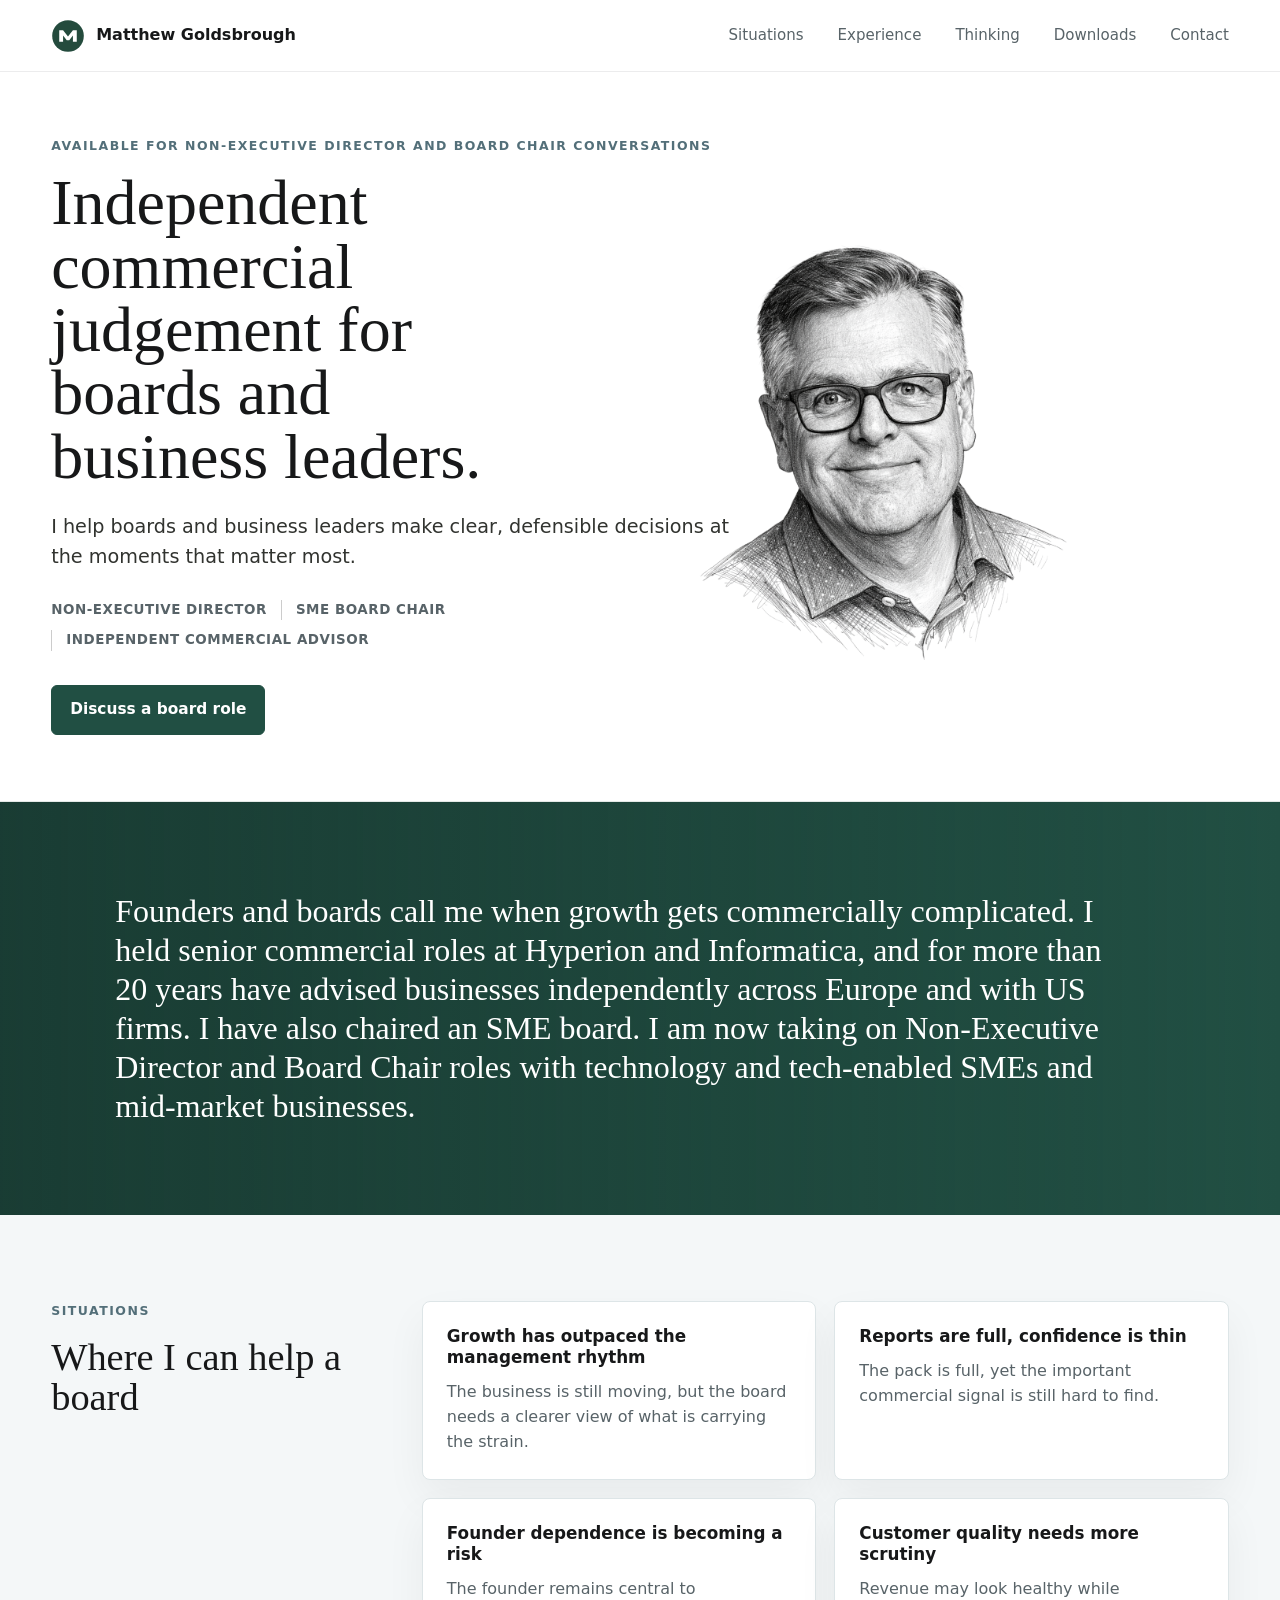
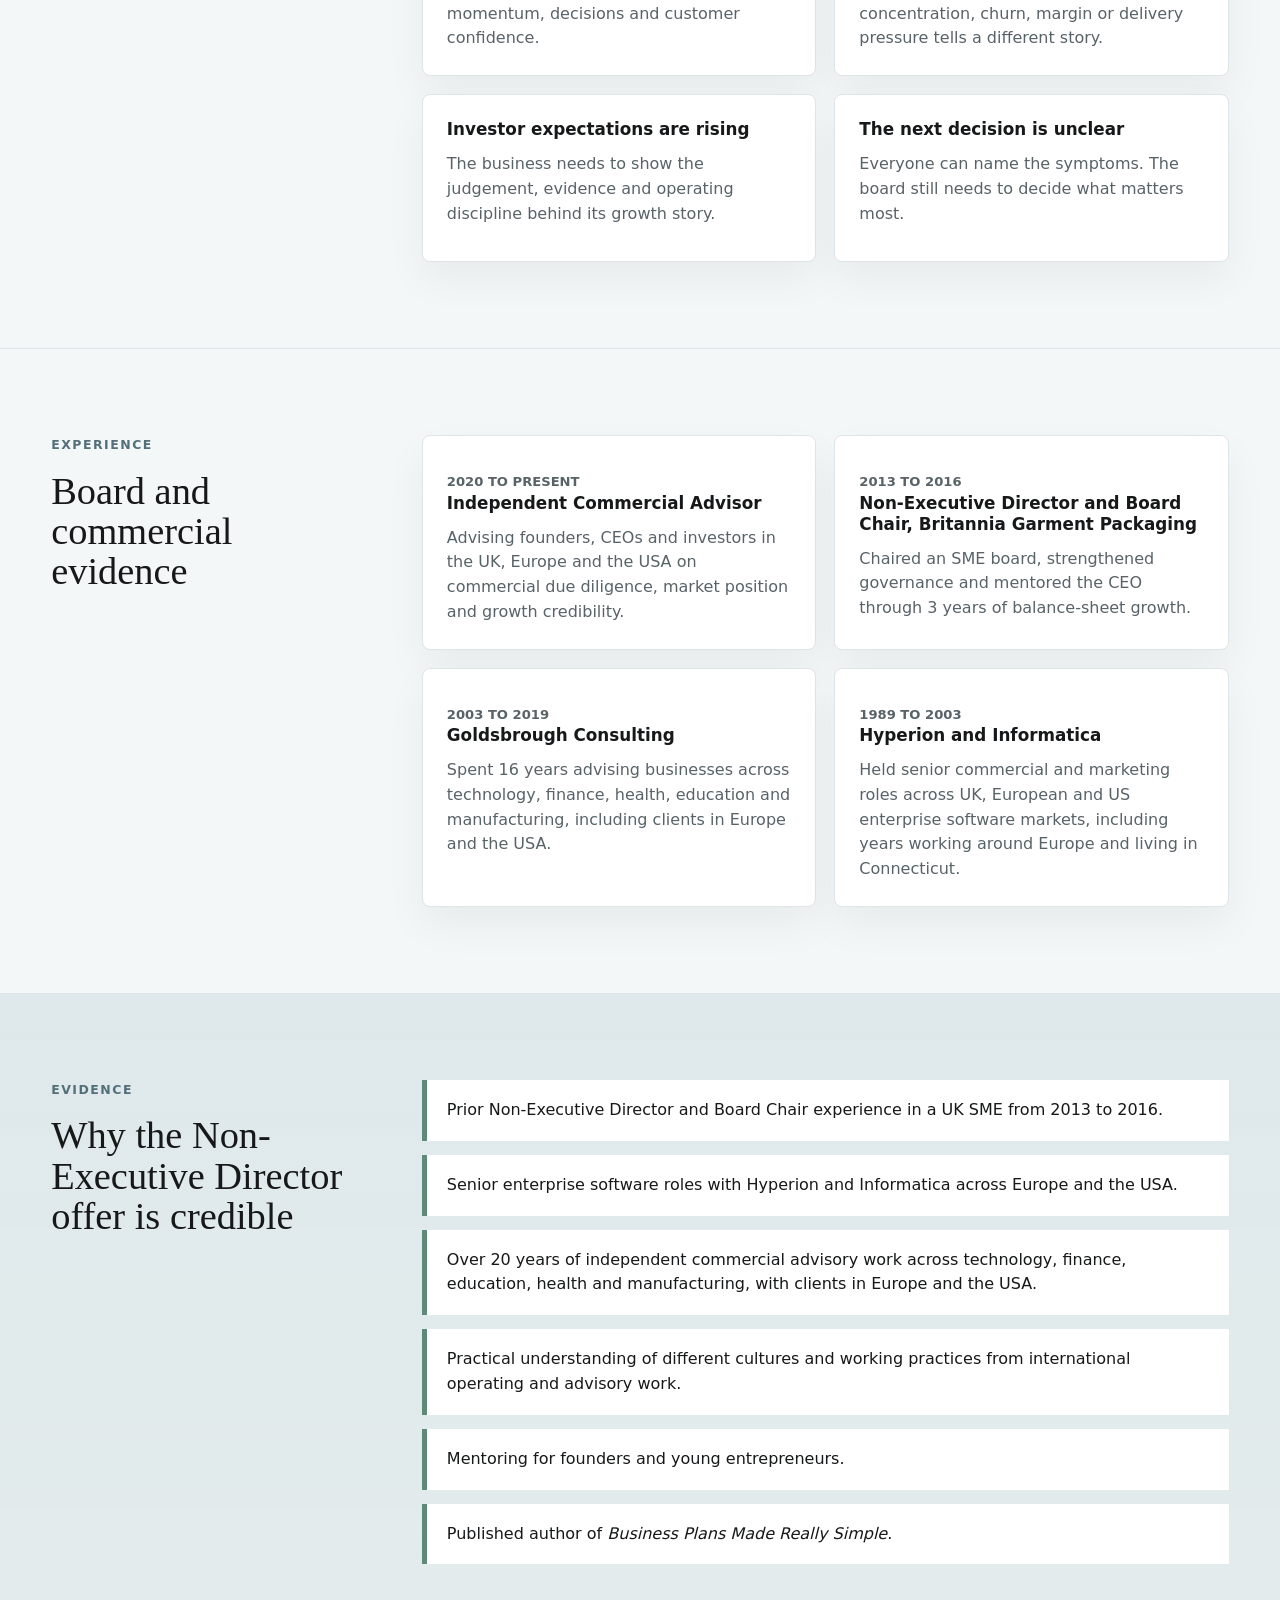
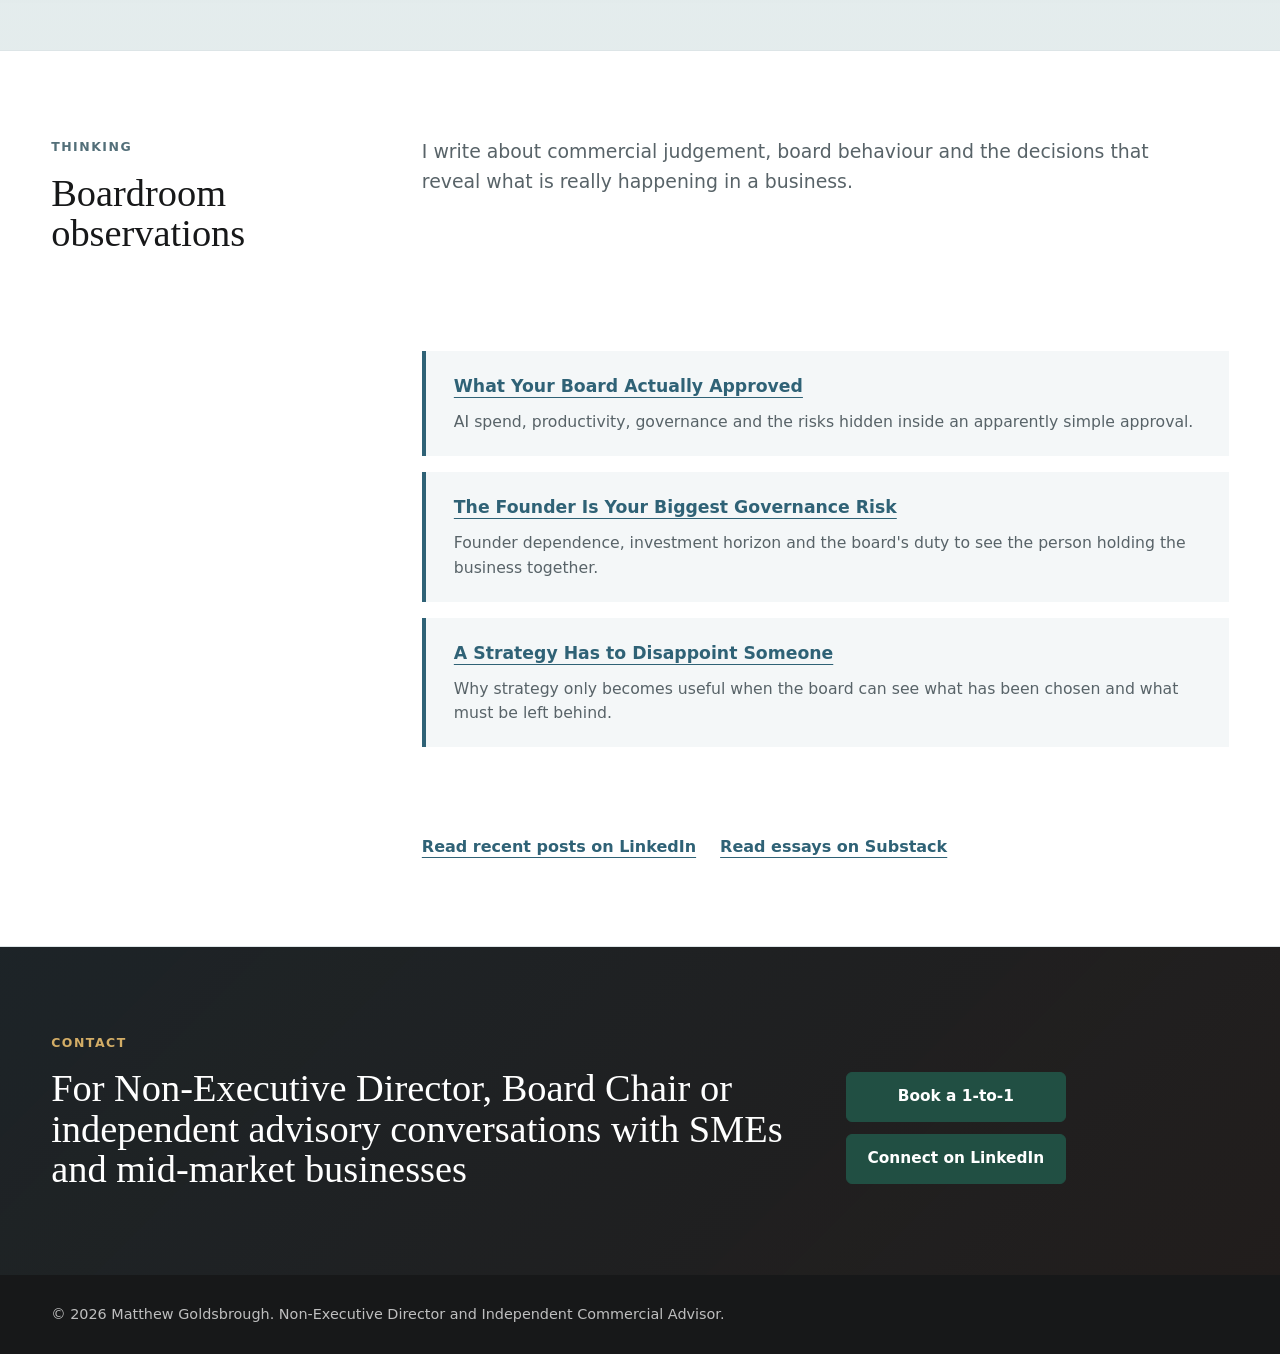
==== index.html @ 1f827d7e "Align boardroom writing statement" ====
<!doctype html>
<html lang="en-GB">
  <head>
    <meta charset="utf-8">
    <meta name="viewport" content="width=device-width, initial-scale=1">
    <title>Matthew Goldsbrough | Non-Executive Director and Independent Commercial Advisor</title>
    <meta
      name="description"
      content="Independent commercial judgement for technology and tech-enabled businesses when growth gets commercially complicated."
    >
    <meta name="author" content="Matthew Goldsbrough">
    <meta property="og:title" content="Matthew Goldsbrough | Non-Executive Director and Independent Commercial Advisor">
    <meta
      property="og:description"
      content="Independent commercial judgement for technology and tech-enabled businesses when growth gets commercially complicated."
    >
    <meta property="og:type" content="website">
    <meta property="og:url" content="https://matthewgoldsbrough.com/">
    <meta property="og:image" content="https://matthewgoldsbrough.com/assets/matthew-goldsbrough-og.png">
    <meta property="og:image:width" content="1200">
    <meta property="og:image:height" content="630">
    <meta property="og:image:alt" content="Matthew Goldsbrough, Non-Executive Director and Independent Commercial Advisor.">
    <meta name="twitter:card" content="summary_large_image">
    <meta name="twitter:title" content="Matthew Goldsbrough | Non-Executive Director and Independent Commercial Advisor">
    <meta
      name="twitter:description"
      content="Independent commercial judgement for technology and tech-enabled businesses when growth gets commercially complicated."
    >
    <meta name="twitter:image" content="https://matthewgoldsbrough.com/assets/matthew-goldsbrough-og.png">
    <link rel="canonical" href="https://matthewgoldsbrough.com/">
    <link rel="icon" href="favicon.svg" type="image/svg+xml">
    <link rel="icon" href="assets/favicon-32.png" sizes="32x32" type="image/png">
    <link rel="apple-touch-icon" href="assets/apple-touch-icon.png">
    <link rel="stylesheet" href="styles.css?v=20260621-site-wide-neutral-palette">
    <script type="application/ld+json">
      {
        "@context": "https://schema.org",
        "@type": "Person",
        "name": "Matthew Goldsbrough",
        "alternateName": "Matthew Simon Goldsbrough",
        "url": "https://matthewgoldsbrough.com/",
        "image": "https://matthewgoldsbrough.com/assets/matthew-goldsbrough-ned-sketch-transparent-v3.png",
        "jobTitle": "Non-Executive Director and Independent Commercial Advisor",
        "description": "Matthew Goldsbrough is a Non-Executive Director and Independent Commercial Advisor helping technology and tech-enabled businesses make better decisions when growth gets commercially complicated.",
        "knowsAbout": [
          "Technology businesses",
          "Tech-enabled SMEs",
          "Board governance",
          "Commercial due diligence",
          "Go-to-market strategy",
          "Enterprise software",
          "European markets",
          "US markets",
          "International working practices"
        ],
        "sameAs": [
          "https://find-and-update.company-information.service.gov.uk/officers/iYohY9yu3Pv7HO6uVzHDauKW1Lo/appointments",
          "https://www.linkedin.com/in/goldsbrough/",
          "https://gravatar.com/goldsbrough",
          "https://goldsbrough.substack.com/"
        ]
      }
    </script>
  </head>
  <body>
    <header class="site-header" aria-label="Site header">
      <a class="wordmark" href="#top" aria-label="Matthew Goldsbrough home">
        <img src="favicon.svg" alt="" width="34" height="34">
        <span>Matthew Goldsbrough</span>
      </a>
      <nav class="nav" aria-label="Primary navigation">
        <a href="#situations">Situations</a>
        <a href="#experience">Experience</a>
        <a href="#thinking">Thinking</a>
        <a href="downloads/">Downloads</a>
        <a href="#contact">Contact</a>
      </nav>
    </header>

    <main id="top">
      <section class="hero" aria-labelledby="hero-title">
        <div class="hero-copy">
          <p class="eyebrow">Available for Non-Executive Director and Board Chair conversations</p>
          <h1 id="hero-title">Independent commercial judgement for boards and business leaders.</h1>
          <p class="lede">
            I help boards and business leaders make clear, defensible decisions at the moments
            that matter most.
          </p>
          <div class="role-strip" aria-label="Role focus">
            <span>Non-Executive Director</span>
            <span>SME Board Chair</span>
            <span>Independent Commercial Advisor</span>
          </div>
          <div class="hero-actions" aria-label="Contact links">
            <a class="button primary" href="meet/" data-tooltip="Open Matthew's booking page">Discuss a board role</a>
          </div>
        </div>
        <figure class="portrait">
          <img
            src="assets/matthew-goldsbrough-ned-sketch-transparent-v3.png"
            alt="Matthew Goldsbrough"
            width="1105"
            height="1105"
          >
        </figure>
      </section>

      <section class="intro" aria-label="Profile summary">
        <p>
          Founders and boards call me when growth gets commercially complicated. I held senior
          commercial roles at Hyperion and Informatica, and for more than 20 years have advised
          businesses independently across Europe and with US firms. I have also chaired an SME
          board. I am now taking on Non-Executive Director and Board Chair roles with technology
          and tech-enabled SMEs and mid-market businesses.
        </p>
      </section>

      <section class="section" id="situations" aria-labelledby="situations-title">
        <div class="section-heading">
          <p class="eyebrow">Situations</p>
          <h2 id="situations-title">Where I can help a board</h2>
        </div>
        <div class="focus-grid">
          <article>
            <h3>Growth has outpaced the management rhythm</h3>
            <p>The business is still moving, but the board needs a clearer view of what is carrying the strain.</p>
          </article>
          <article>
            <h3>Reports are full, confidence is thin</h3>
            <p>The pack is full, yet the important commercial signal is still hard to find.</p>
          </article>
          <article>
            <h3>Founder dependence is becoming a risk</h3>
            <p>The founder remains central to momentum, decisions and customer confidence.</p>
          </article>
          <article>
            <h3>Customer quality needs more scrutiny</h3>
            <p>Revenue may look healthy while concentration, churn, margin or delivery pressure tells a different story.</p>
          </article>
          <article>
            <h3>Investor expectations are rising</h3>
            <p>The business needs to show the judgement, evidence and operating discipline behind its growth story.</p>
          </article>
          <article>
            <h3>The next decision is unclear</h3>
            <p>Everyone can name the symptoms. The board still needs to decide what matters most.</p>
          </article>
        </div>
      </section>

      <section class="section split" id="experience" aria-labelledby="experience-title">
        <div class="section-heading">
          <p class="eyebrow">Experience</p>
          <h2 id="experience-title">Board and commercial evidence</h2>
        </div>
        <div class="timeline" aria-label="Career highlights">
          <article class="timeline-item">
            <p class="date">2020 to present</p>
            <h3>Independent Commercial Advisor</h3>
            <p>Advising founders, CEOs and investors in the UK, Europe and the USA on commercial due diligence, market position and growth credibility.</p>
          </article>
          <article class="timeline-item">
            <p class="date">2013 to 2016</p>
            <h3>Non-Executive Director and Board Chair, Britannia Garment Packaging</h3>
            <p>Chaired an SME board, strengthened governance and mentored the CEO through 3 years of balance-sheet growth.</p>
          </article>
          <article class="timeline-item">
            <p class="date">2003 to 2019</p>
            <h3>Goldsbrough Consulting</h3>
            <p>Spent 16 years advising businesses across technology, finance, health, education and manufacturing, including clients in Europe and the USA.</p>
          </article>
          <article class="timeline-item">
            <p class="date">1989 to 2003</p>
            <h3>Hyperion and Informatica</h3>
            <p>Held senior commercial and marketing roles across UK, European and US enterprise software markets, including years working around Europe and living in Connecticut.</p>
          </article>
        </div>
      </section>

      <section class="section proof" aria-labelledby="proof-title">
        <div class="section-heading">
          <p class="eyebrow">Evidence</p>
          <h2 id="proof-title">Why the Non-Executive Director offer is credible</h2>
        </div>
        <ul class="proof-list">
          <li>Prior Non-Executive Director and Board Chair experience in a UK SME from 2013 to 2016.</li>
          <li>Senior enterprise software roles with Hyperion and Informatica across Europe and the USA.</li>
          <li>Over 20 years of independent commercial advisory work across technology, finance, education, health and manufacturing, with clients in Europe and the USA.</li>
          <li>Practical understanding of different cultures and working practices from international operating and advisory work.</li>
          <li>Mentoring for founders and young entrepreneurs.</li>
          <li>Published author of <cite>Business Plans Made Really Simple</cite>.</li>
        </ul>
      </section>

      <section class="section writing" id="thinking" aria-labelledby="writing-title">
        <div class="section-heading">
          <p class="eyebrow">Thinking</p>
          <h2 id="writing-title">Boardroom observations</h2>
        </div>
        <p>
          I write about commercial judgement, board behaviour and the decisions that reveal what is
          really happening in a business.
        </p>
        <div class="selected-writing" aria-label="Selected writing">
          <article>
            <a href="https://goldsbrough.substack.com/p/what-your-board-actually-approved" data-tooltip="Read this essay on Substack">What Your Board Actually Approved</a>
            <p>AI spend, productivity, governance and the risks hidden inside an apparently simple approval.</p>
          </article>
          <article>
            <a href="https://goldsbrough.substack.com/p/the-founder-is-your-biggest-governance" data-tooltip="Read this essay on Substack">The Founder Is Your Biggest Governance Risk</a>
            <p>Founder dependence, investment horizon and the board's duty to see the person holding the business together.</p>
          </article>
          <article>
            <a href="https://goldsbrough.substack.com/p/a-strategy-has-to-disappoint-someone" data-tooltip="Read this essay on Substack">A Strategy Has to Disappoint Someone</a>
            <p>Why strategy only becomes useful when the board can see what has been chosen and what must be left behind.</p>
          </article>
        </div>
        <div class="writing-links" aria-label="Writing links">
          <a class="text-link" href="https://www.linkedin.com/in/goldsbrough/recent-activity/all/" data-tooltip="Open Matthew's recent LinkedIn activity">Read recent posts on LinkedIn</a>
          <a class="text-link" href="https://goldsbrough.substack.com/" data-tooltip="Open Matthew's Substack">Read essays on Substack</a>
        </div>
      </section>

      <section class="contact" id="contact" aria-labelledby="contact-title">
        <div>
          <p class="eyebrow">Contact</p>
          <h2 id="contact-title">For Non-Executive Director, Board Chair or independent advisory conversations with SMEs and mid-market businesses</h2>
        </div>
        <div class="contact-actions">
          <a class="button primary" href="meet/" data-tooltip="Open Matthew's booking page">Book a 1-to-1</a>
          <a class="button primary" href="https://www.linkedin.com/in/goldsbrough/" data-tooltip="Open Matthew's LinkedIn profile">Connect on LinkedIn</a>
        </div>
      </section>
    </main>

    <footer class="footer">
      <p>&copy; 2026 Matthew Goldsbrough. Non-Executive Director and Independent Commercial Advisor.</p>
    </footer>
  </body>
</html>
---- styles.css ----
:root {
  --ink: #171819;
  --muted: #586368;
  --line: #dde5e7;
  --paper: #f4f7f8;
  --panel: #ffffff;
  --green: #214f43;
  --green-dark: #17372f;
  --clay: #536f79;
  --gold: #5f8a78;
  --blue-slate: #2f6276;
  --white: #ffffff;
  --header-height: 72px;
  color-scheme: light;
  font-family:
    Inter, ui-sans-serif, system-ui, -apple-system, BlinkMacSystemFont, "Segoe UI",
    sans-serif;
}

* {
  box-sizing: border-box;
}

html {
  overflow-x: hidden;
  scroll-padding-top: calc(var(--header-height) + 20px);
  scroll-behavior: smooth;
}

body {
  margin: 0;
  padding-top: var(--header-height);
  background: var(--white);
  color: var(--ink);
  font-size: 16px;
  line-height: 1.55;
  overflow-x: hidden;
}

img {
  display: block;
  max-width: 100%;
}

a {
  color: inherit;
}

a[data-tooltip] {
  position: relative;
}

a[data-tooltip]::after {
  position: absolute;
  bottom: calc(100% + 10px);
  left: 50%;
  z-index: 20;
  max-width: min(260px, 82vw);
  padding: 7px 10px;
  border-radius: 5px;
  background: var(--ink);
  color: var(--white);
  content: attr(data-tooltip);
  font-family:
    Inter, ui-sans-serif, system-ui, -apple-system, BlinkMacSystemFont, "Segoe UI",
    sans-serif;
  font-size: 0.78rem;
  font-weight: 700;
  line-height: 1.25;
  opacity: 0;
  pointer-events: none;
  text-align: center;
  text-transform: none;
  transform: translate(-50%, 4px);
  transition:
    opacity 140ms ease,
    transform 140ms ease;
  white-space: normal;
  width: max-content;
}

a[data-tooltip]::before {
  position: absolute;
  bottom: calc(100% + 4px);
  left: 50%;
  z-index: 21;
  border: 6px solid transparent;
  border-top-color: var(--ink);
  content: "";
  opacity: 0;
  pointer-events: none;
  transform: translate(-50%, 4px);
  transition:
    opacity 140ms ease,
    transform 140ms ease;
}

a[data-tooltip]:hover::after,
a[data-tooltip]:focus-visible::after,
a[data-tooltip]:hover::before,
a[data-tooltip]:focus-visible::before {
  opacity: 1;
  transform: translate(-50%, 0);
}

.site-header {
  position: fixed;
  top: 0;
  right: 0;
  left: 0;
  z-index: 1000;
  display: flex;
  align-items: center;
  justify-content: space-between;
  gap: 24px;
  min-height: 72px;
  padding: 18px clamp(18px, 4vw, 56px);
  border-bottom: 1px solid rgba(23, 24, 25, 0.08);
  background: rgba(255, 255, 255, 0.92);
  backdrop-filter: blur(18px);
}

.wordmark {
  display: inline-flex;
  align-items: center;
  gap: 11px;
  font-weight: 750;
  text-decoration: none;
}

.wordmark img {
  width: 34px;
  height: 34px;
}

.nav {
  display: flex;
  flex-wrap: wrap;
  gap: clamp(16px, 3vw, 34px);
  color: var(--muted);
  font-size: 0.94rem;
}

.nav a {
  flex: 0 0 auto;
  text-decoration: none;
}

.nav a:hover {
  color: var(--ink);
}

.hero {
  display: grid;
  grid-template-columns: minmax(0, 0.86fr) minmax(320px, 0.54fr);
  gap: clamp(28px, 3.5vw, 48px);
  align-items: stretch;
  min-height: 690px;
  padding: clamp(34px, 5vw, 64px) clamp(18px, 4vw, 56px) 34px;
  border-bottom: 1px solid rgba(36, 75, 61, 0.12);
  background: var(--white);
}

.hero > *,
.section > *,
.contact > * {
  min-width: 0;
}

.hero-copy {
  display: flex;
  flex-direction: column;
  justify-content: center;
  max-width: 830px;
  padding-bottom: 32px;
}

.eyebrow {
  margin: 0 0 16px;
  color: var(--clay);
  font-size: 0.78rem;
  font-weight: 800;
  letter-spacing: 0.12em;
  text-transform: uppercase;
}

h1,
h2,
h3,
p {
  overflow-wrap: anywhere;
}

h1 {
  max-width: 15.5ch;
  margin: 0;
  font-family: Georgia, "Times New Roman", serif;
  font-size: clamp(2.6rem, 5vw, 4.8rem);
  font-weight: 500;
  line-height: 0.99;
  letter-spacing: 0;
}

.lede {
  max-width: 700px;
  margin: 24px 0 0;
  color: #31332f;
  font-size: clamp(1.02rem, 1.5vw, 1.2rem);
}

.role-strip {
  display: flex;
  flex-wrap: wrap;
  gap: 10px 14px;
  margin-top: 28px;
}

.role-strip span {
  display: inline-flex;
  align-items: center;
  min-height: auto;
  padding: 0;
  border: 0;
  background: transparent;
  color: var(--muted);
  font-size: 0.84rem;
  font-weight: 800;
  letter-spacing: 0.04em;
  text-transform: uppercase;
}

.role-strip span + span {
  padding-left: 14px;
  border-left: 1px solid rgba(23, 24, 25, 0.22);
}

.hero-actions,
.contact-actions {
  display: flex;
  flex-wrap: wrap;
  gap: 12px;
  margin-top: 34px;
}

.button {
  display: inline-flex;
  align-items: center;
  justify-content: center;
  min-height: 46px;
  padding: 12px 18px;
  border: 1px solid var(--green);
  border-radius: 6px;
  font-size: 0.96rem;
  font-weight: 750;
  text-decoration: none;
  transition:
    background 160ms ease,
    color 160ms ease,
    border-color 160ms ease;
}

.button.primary {
  background: var(--green);
  color: var(--white);
}

.button.primary:hover {
  background: var(--green-dark);
}

.contact-actions .button {
  flex: 0 0 220px;
  width: 220px;
  white-space: nowrap;
}

.portrait {
  align-self: center;
  justify-self: start;
  width: 100%;
  max-width: min(36vw, 540px);
  margin: 0;
}

.portrait img {
  width: 100%;
  height: auto;
  margin-inline: auto;
  transform: translateX(clamp(-160px, -10vw, -96px));
}

.intro {
  padding: clamp(44px, 7vw, 90px) clamp(18px, 9vw, 144px);
  background:
    linear-gradient(90deg, rgba(23, 55, 47, 0.78), rgba(33, 79, 67, 0)),
    var(--green);
  color: var(--white);
}

.intro p {
  max-width: 1020px;
  margin: 0;
  font-family: Georgia, "Times New Roman", serif;
  font-size: clamp(1.35rem, 2.5vw, 2.25rem);
  line-height: 1.22;
}

.section {
  display: grid;
  grid-template-columns: minmax(220px, 0.38fr) minmax(0, 1fr);
  gap: clamp(28px, 5vw, 64px);
  padding: clamp(48px, 7vw, 86px) clamp(18px, 4vw, 56px);
  border-bottom: 1px solid var(--line);
  background: var(--paper);
}

.section-heading {
  max-width: 360px;
}

h2 {
  margin: 0;
  font-family: Georgia, "Times New Roman", serif;
  font-size: clamp(1.75rem, 3vw, 3rem);
  font-weight: 500;
  line-height: 1.05;
  letter-spacing: 0;
}

h3 {
  margin: 0;
  font-size: 1.05rem;
  line-height: 1.25;
}

.focus-grid {
  display: grid;
  grid-template-columns: repeat(2, minmax(0, 1fr));
  gap: 18px;
}

.focus-grid article,
.timeline-item {
  min-height: 168px;
  padding: 24px;
  border: 1px solid var(--line);
  border-radius: 8px;
  background: var(--panel);
  box-shadow: 0 18px 42px rgba(23, 24, 25, 0.05);
}

.focus-grid p,
.timeline-item p,
.writing > p {
  margin: 12px 0 0;
  color: var(--muted);
}

.timeline {
  display: grid;
  grid-template-columns: repeat(2, minmax(0, 1fr));
  gap: 18px;
}

.date {
  margin: 0 0 12px;
  color: var(--clay);
  font-size: 0.82rem;
  font-weight: 800;
  text-transform: uppercase;
}

.proof {
  background:
    linear-gradient(180deg, rgba(47, 98, 118, 0.08), rgba(33, 79, 67, 0.05)),
    #eef4f5;
}

.proof-list {
  display: grid;
  gap: 14px;
  margin: 0;
  padding: 0;
  list-style: none;
}

.proof-list li {
  padding: 18px 20px;
  border-left: 5px solid var(--gold);
  background: var(--white);
}

.writing {
  background: var(--white);
}

.writing > p,
.writing .selected-writing,
.writing .writing-links {
  grid-column: 2;
}

.writing > p {
  max-width: 760px;
  margin-top: 0;
  font-size: 1.18rem;
}

.selected-writing {
  display: grid;
  gap: 16px;
  margin-top: 34px;
}

.selected-writing article {
  position: relative;
  padding: 22px 24px 22px 28px;
  border-left: 4px solid var(--blue-slate);
  background: var(--paper);
}

.selected-writing a {
  color: var(--blue-slate);
  font-size: 1.08rem;
  font-weight: 800;
  text-decoration-thickness: 1px;
  text-underline-offset: 5px;
}

.selected-writing a:hover {
  color: var(--green-dark);
  text-decoration-thickness: 2px;
}

.selected-writing p {
  max-width: 820px;
  margin: 10px 0 0;
  color: var(--muted);
  font-size: 0.98rem;
}

.writing-links {
  display: flex;
  flex-wrap: wrap;
  gap: 12px 24px;
  margin-top: 24px;
}

.text-link {
  display: inline-block;
  color: var(--blue-slate);
  font-weight: 800;
  text-underline-offset: 5px;
}

.download-page,
.booking-page {
  min-height: 100vh;
}

.download-hero,
.booking-hero {
  display: grid;
  min-height: calc(100vh - var(--header-height) - 81px);
  padding: clamp(54px, 9vw, 110px) clamp(18px, 4vw, 56px);
  border-bottom: 1px solid rgba(36, 75, 61, 0.12);
}

.download-copy,
.booking-copy {
  align-self: center;
  width: min(1120px, 100%);
  min-width: 0;
}

.download-copy h1 {
  max-width: 14ch;
}

.booking-hero {
  gap: clamp(28px, 5vw, 48px);
  background:
    linear-gradient(180deg, rgba(47, 98, 118, 0.08), rgba(33, 79, 67, 0.04)),
    var(--paper);
}

.booking-copy h1 {
  max-width: 12ch;
}

.booking-copy .lede {
  max-width: 760px;
}

.booking-widget {
  overflow: hidden;
  width: min(1120px, 100%);
  min-width: 0;
  border: 1px solid var(--line);
  border-radius: 8px;
  background: var(--white);
  box-shadow: 0 18px 42px rgba(23, 24, 25, 0.06);
}

.booking-widget .calendly-inline-widget {
  min-width: 0 !important;
  width: 100%;
}

.booking-widget iframe {
  min-width: 0 !important;
  max-width: 100% !important;
}

.booking-fallback {
  width: min(1120px, 100%);
  margin: 0;
  color: var(--muted);
  font-size: 0.95rem;
  font-weight: 700;
}

.booking-fallback a {
  color: var(--blue-slate);
  text-underline-offset: 5px;
}

.download-list {
  display: grid;
  gap: 24px;
  margin-top: 42px;
  width: 100%;
  min-width: 0;
}

.download-card {
  display: grid;
  grid-template-columns: minmax(180px, 260px) minmax(0, 1fr);
  gap: clamp(22px, 4vw, 42px);
  align-items: center;
  width: min(920px, 100%);
  max-width: 920px;
  padding: 24px;
  border: 1px solid var(--line);
  border-radius: 8px;
  background: var(--white);
  box-shadow: 0 18px 42px rgba(23, 24, 25, 0.05);
}

.download-cover {
  display: block;
  overflow: hidden;
  border: 1px solid rgba(23, 24, 25, 0.12);
  border-radius: 6px;
  background: var(--white);
  box-shadow: 0 16px 38px rgba(23, 24, 25, 0.14);
}

.download-cover img {
  width: 100%;
  height: auto;
}

.download-detail {
  min-width: 0;
}

.download-detail h2 {
  max-width: 620px;
  font-size: clamp(1.45rem, 2.4vw, 2.35rem);
}

.download-detail p {
  max-width: 630px;
  margin: 14px 0 0;
  color: var(--muted);
}

.download-type {
  margin: 0 0 12px;
  color: var(--clay);
  font-size: 0.78rem;
  font-weight: 800;
  letter-spacing: 0.12em;
  text-transform: uppercase;
}

.download-actions {
  display: flex;
  flex-wrap: wrap;
  align-items: center;
  gap: 16px 24px;
  margin-top: 34px;
}

.download-note {
  margin: 18px 0 0;
  color: var(--muted);
  font-size: 0.94rem;
  font-weight: 700;
}

.contact {
  display: flex;
  align-items: center;
  justify-content: space-between;
  gap: 32px;
  padding: clamp(44px, 7vw, 86px) clamp(18px, 4vw, 56px);
  background:
    linear-gradient(135deg, rgba(61, 97, 115, 0.16), rgba(154, 89, 63, 0.08)),
    var(--ink);
  color: var(--white);
}

.contact .eyebrow {
  color: #d3ad66;
}

.contact h2 {
  max-width: 900px;
}

.footer {
  padding: 28px clamp(18px, 4vw, 56px);
  background: var(--ink);
  color: rgba(255, 255, 255, 0.72);
  font-size: 0.9rem;
}

.footer p {
  max-width: 90ch;
  margin: 0;
}

@media (max-width: 900px) {
  :root {
    --header-height: 128px;
  }

  .site-header {
    align-items: flex-start;
    flex-direction: column;
  }

  .hero,
  .section {
    grid-template-columns: 1fr;
  }

  .writing > p,
  .writing .selected-writing,
  .writing .writing-links {
    grid-column: 1;
  }

  .hero {
    min-height: auto;
    overflow: hidden;
  }

  h1 {
    max-width: 15.5ch;
  }

  .portrait {
    justify-self: center;
    max-width: min(520px, 78vw);
  }

  .portrait img {
    transform: none;
  }

  .focus-grid,
  .timeline,
  .download-card {
    grid-template-columns: 1fr;
  }

  .download-cover {
    max-width: 260px;
  }

  .contact {
    align-items: flex-start;
    flex-direction: column;
  }
}

@media (max-width: 560px) {
  :root {
    --header-height: 156px;
  }

  body {
    font-size: 16px;
  }

  .site-header {
    padding-inline: 20px;
  }

  .nav {
    width: 100%;
    justify-content: flex-start;
    gap: 10px;
    font-size: 0.86rem;
  }

  .hero {
    display: flex;
    flex-direction: column;
    width: 100%;
    max-width: 100vw;
    padding-inline: 20px;
  }

  .download-hero,
  .booking-hero {
    width: 100%;
    max-width: 100vw;
    padding-inline: 20px;
    overflow: hidden;
  }

  .download-copy,
  .booking-copy {
    width: 100%;
    max-width: calc(100vw - 40px);
  }

  .booking-widget,
  .booking-fallback {
    width: 100%;
    max-width: calc(100vw - 40px);
  }

  .booking-widget {
    width: 100vw;
    max-width: 100vw;
    margin-inline: -20px;
    border-right: 0;
    border-left: 0;
    border-radius: 0;
  }

  .booking-copy .lede {
    max-width: min(28ch, 100%);
  }

  h1 {
    max-width: 14ch;
    font-size: clamp(2rem, 9vw, 2.65rem);
  }

  .hero-copy,
  .intro p {
    width: 100%;
    min-width: 0;
    max-width: 100%;
  }

  .lede,
  .role-strip,
  .hero-actions {
    max-width: min(100%, calc(100vw - 40px));
  }

  .eyebrow {
    max-width: 30ch;
    letter-spacing: 0.08em;
  }

  .lede {
    max-width: 30ch;
  }

  .role-strip {
    flex-direction: column;
    gap: 8px;
  }

  .role-strip span + span {
    padding-left: 0;
    border-left: 0;
  }

  .intro {
    padding-inline: 20px;
  }

  .intro p {
    width: 100%;
    max-width: 29ch;
    font-size: clamp(1.18rem, 5.3vw, 1.35rem);
    line-height: 1.24;
  }

  .portrait {
    align-self: center;
    width: min(100%, 440px);
    max-width: calc(100vw - 40px);
  }

  .portrait img {
    max-width: 100%;
  }

  .hero-actions,
  .contact-actions,
  .download-actions {
    align-self: stretch;
    width: 100%;
  }

  .download-card {
    display: block;
    width: 100%;
    max-width: 100%;
    padding: 24px;
  }

  .download-detail,
  .download-detail p,
  .download-actions {
    max-width: 100%;
  }

  .download-detail {
    width: min(100%, 17rem);
    margin-inline: auto;
  }

  .download-cover {
    width: 100%;
    max-width: 260px;
    margin-inline: auto;
  }

  .download-detail h2 {
    max-width: 13.5ch;
    font-size: clamp(1.35rem, 6vw, 1.7rem);
  }

  .download-detail p {
    max-width: 27ch;
  }

  .button {
    width: 100%;
  }

  .contact-actions .button {
    flex: 1 1 100%;
    width: 100%;
  }

  .focus-grid article,
  .timeline-item {
    min-height: auto;
  }

  .footer p {
    max-width: 31ch;
  }
}
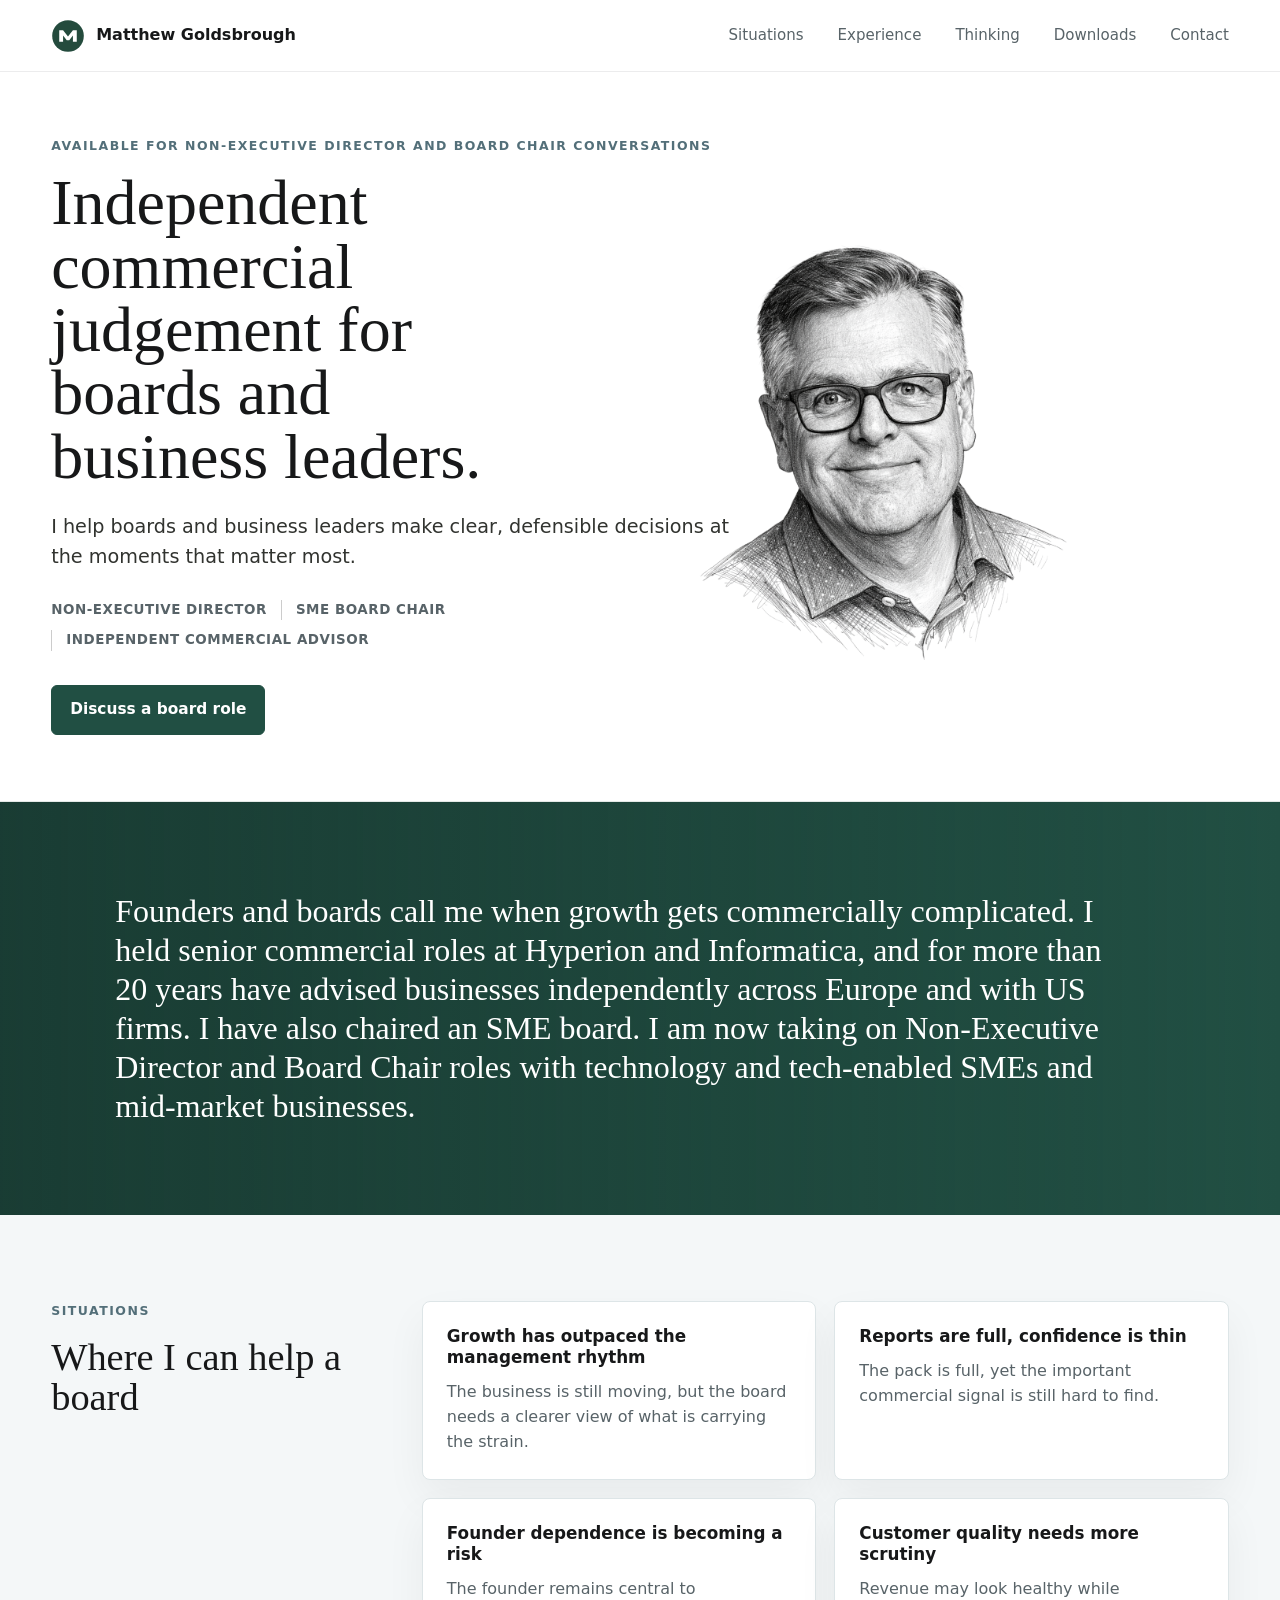
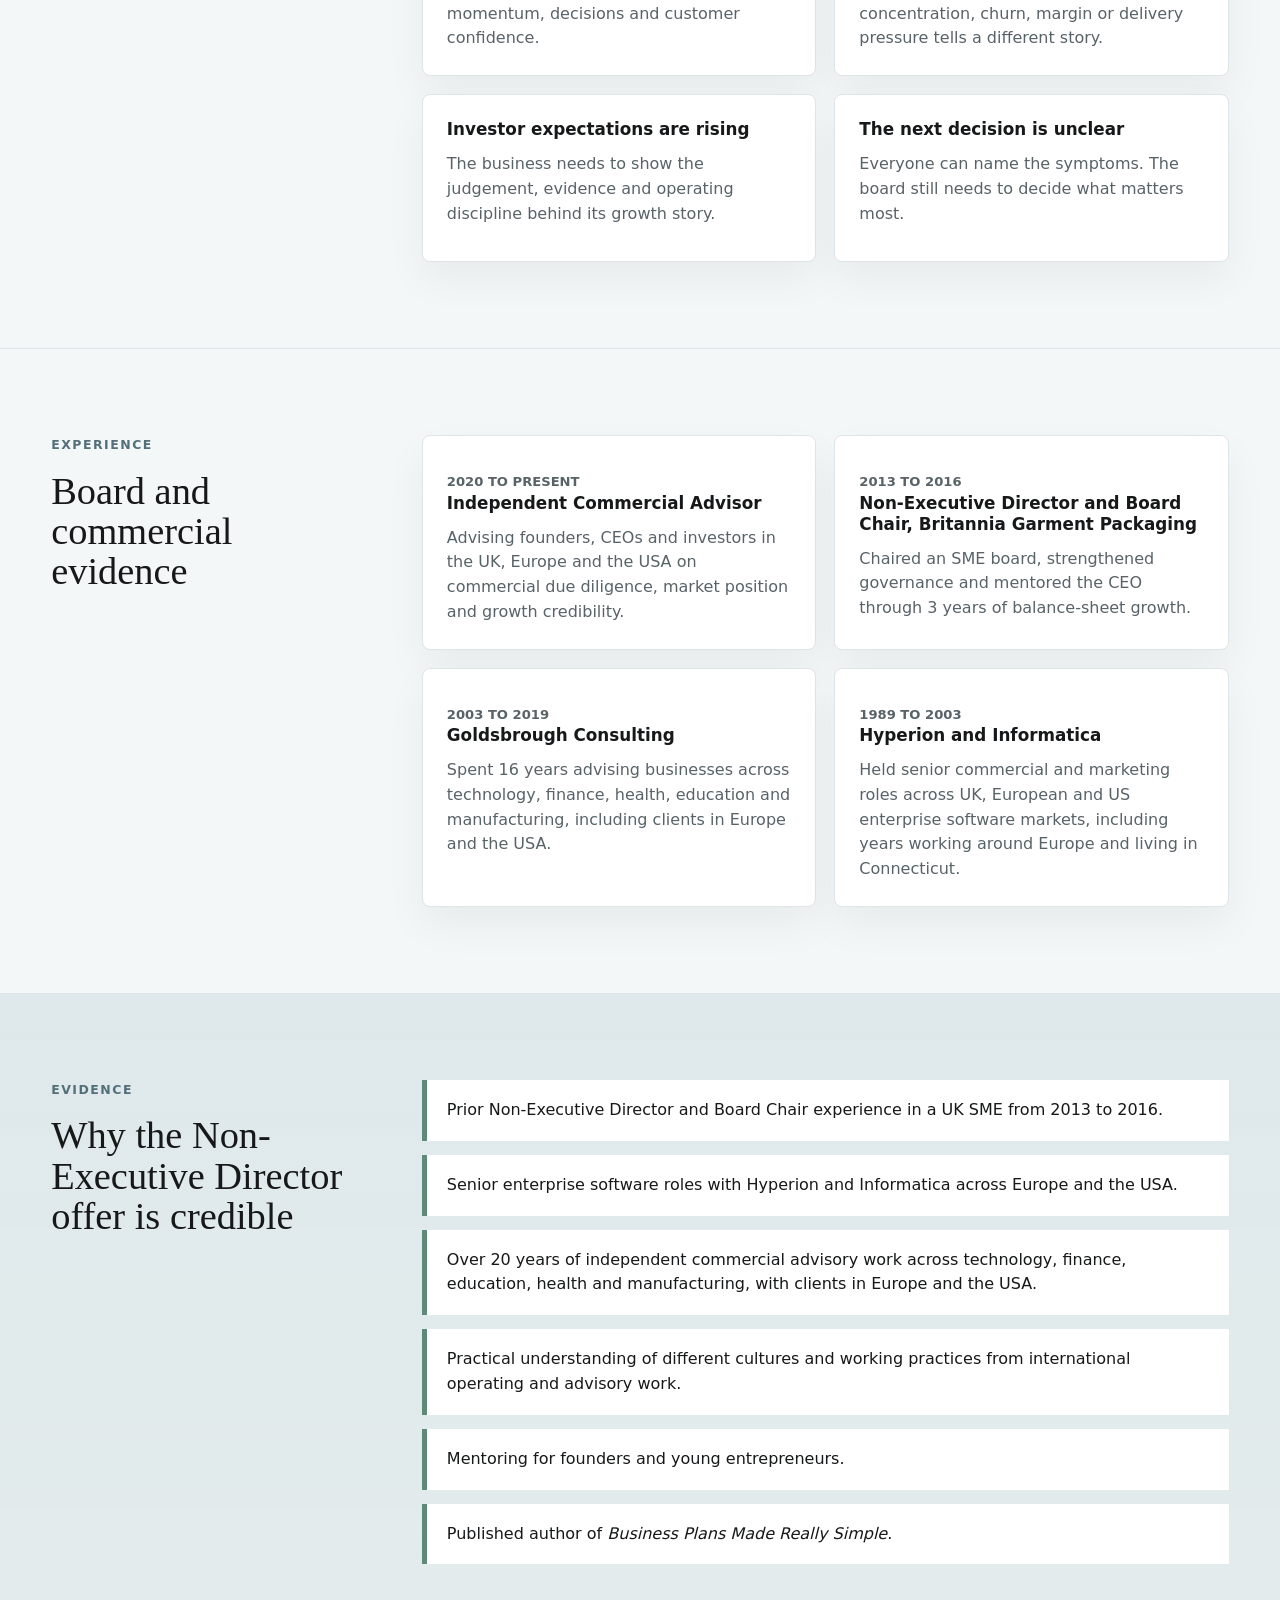
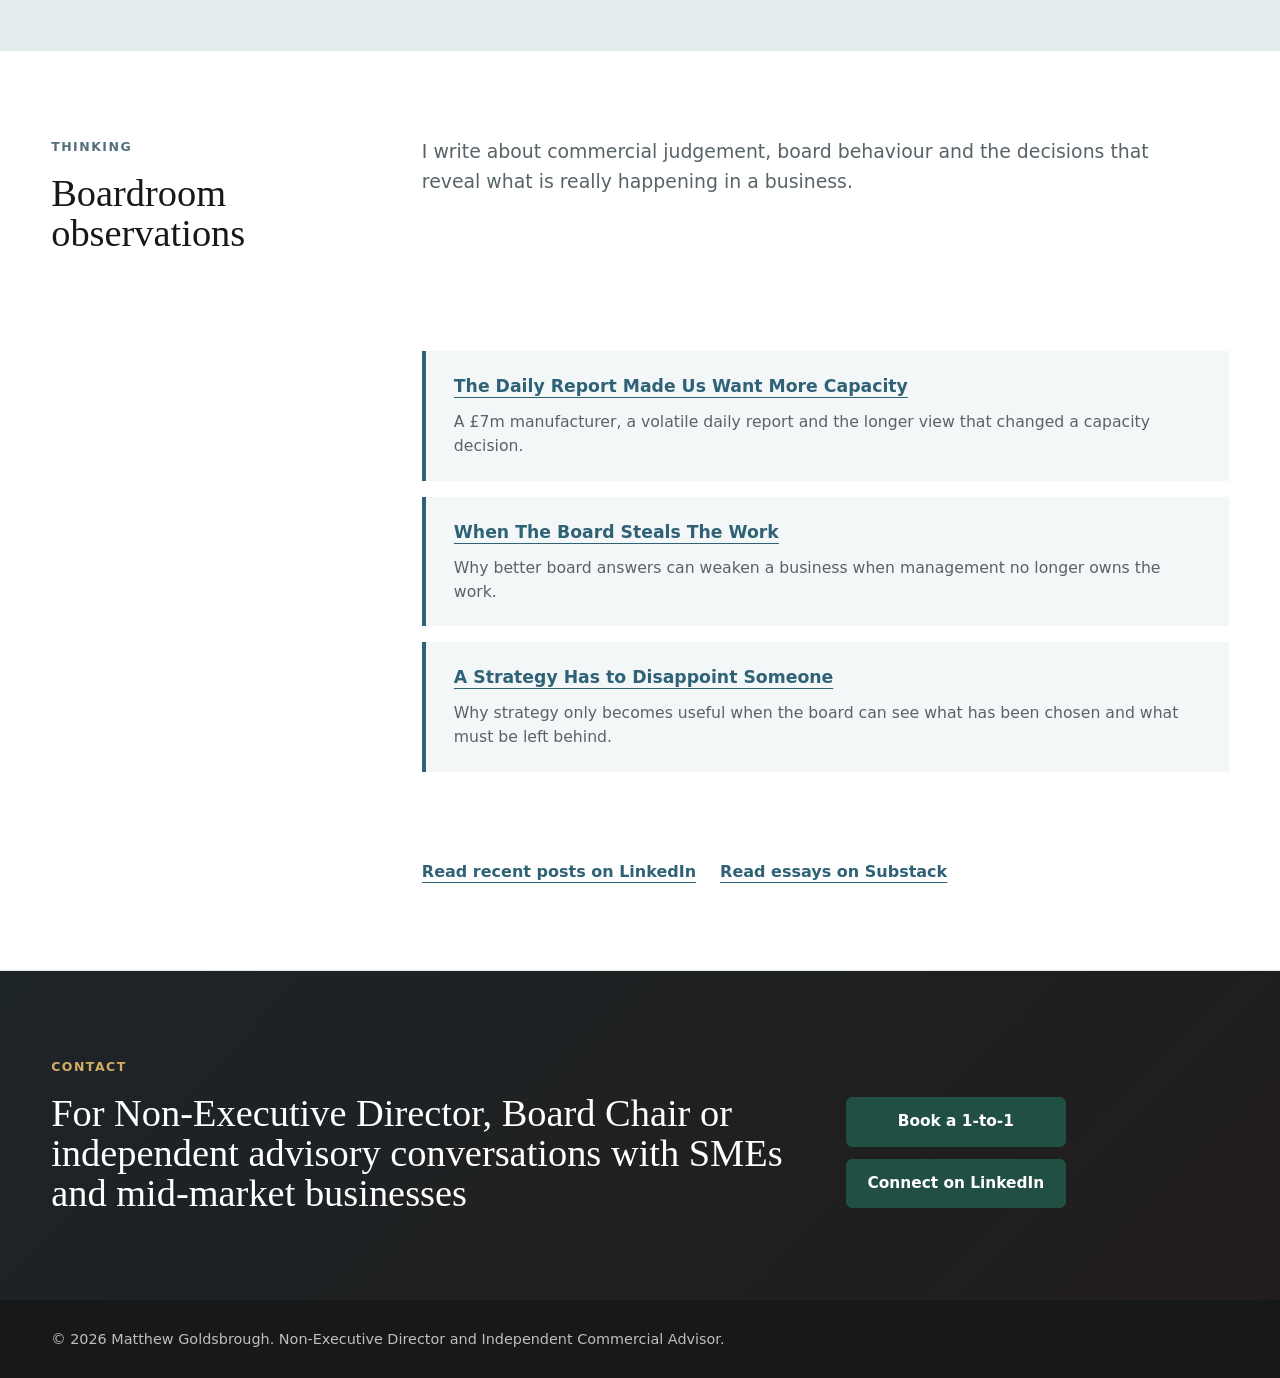
==== commit 7abc8f65: "Strengthen selected essay portfolio" ====
--- a/index.html
+++ b/index.html
@@ -203,12 +203,12 @@
         </p>
         <div class="selected-writing" aria-label="Selected writing">
           <article>
-            <a href="https://goldsbrough.substack.com/p/what-your-board-actually-approved" data-tooltip="Read this essay on Substack">What Your Board Actually Approved</a>
-            <p>AI spend, productivity, governance and the risks hidden inside an apparently simple approval.</p>
-          </article>
-          <article>
-            <a href="https://goldsbrough.substack.com/p/the-founder-is-your-biggest-governance" data-tooltip="Read this essay on Substack">The Founder Is Your Biggest Governance Risk</a>
-            <p>Founder dependence, investment horizon and the board's duty to see the person holding the business together.</p>
+            <a href="https://goldsbrough.substack.com/p/the-daily-report-made-us-want-more" data-tooltip="Read this essay on Substack">The Daily Report Made Us Want More Capacity</a>
+            <p>A £7m manufacturer, a volatile daily report and the longer view that changed a capacity decision.</p>
+          </article>
+          <article>
+            <a href="https://goldsbrough.substack.com/p/when-the-board-steals-the-work" data-tooltip="Read this essay on Substack">When The Board Steals The Work</a>
+            <p>Why better board answers can weaken a business when management no longer owns the work.</p>
           </article>
           <article>
             <a href="https://goldsbrough.substack.com/p/a-strategy-has-to-disappoint-someone" data-tooltip="Read this essay on Substack">A Strategy Has to Disappoint Someone</a>
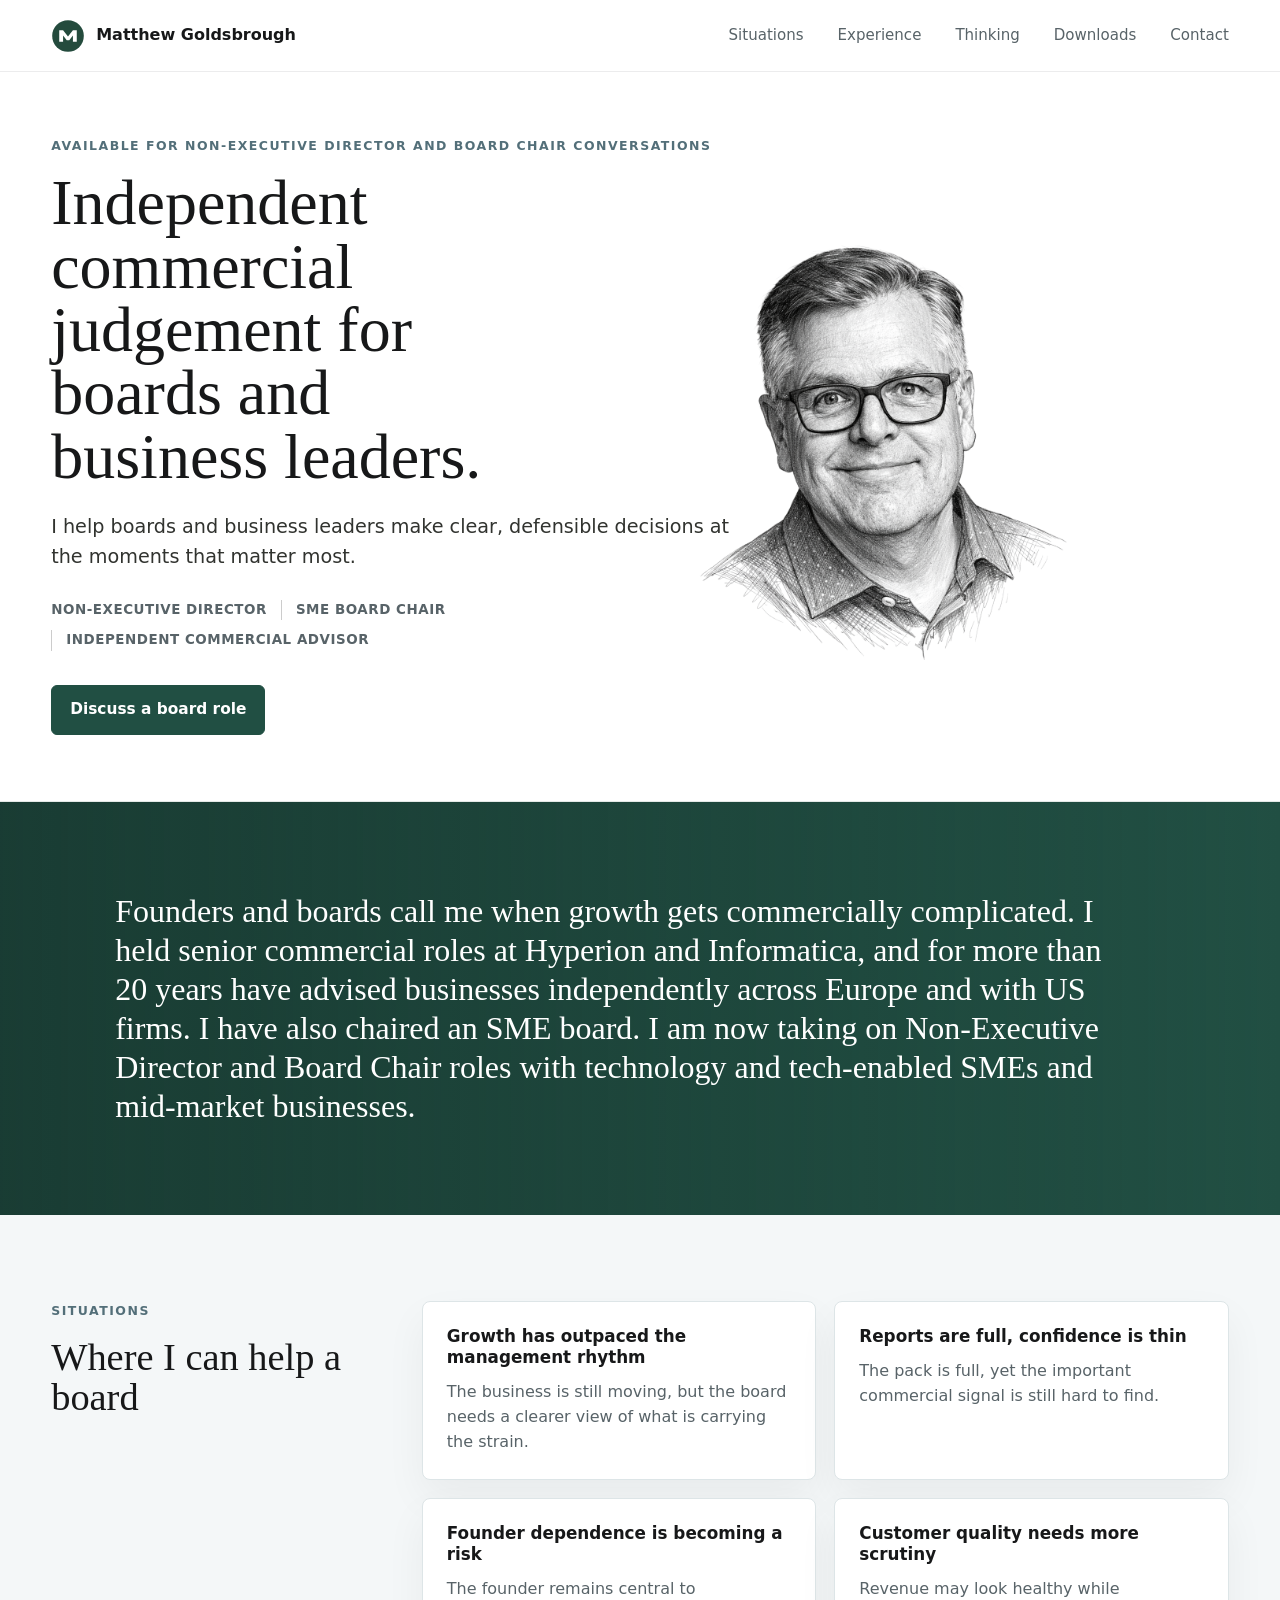
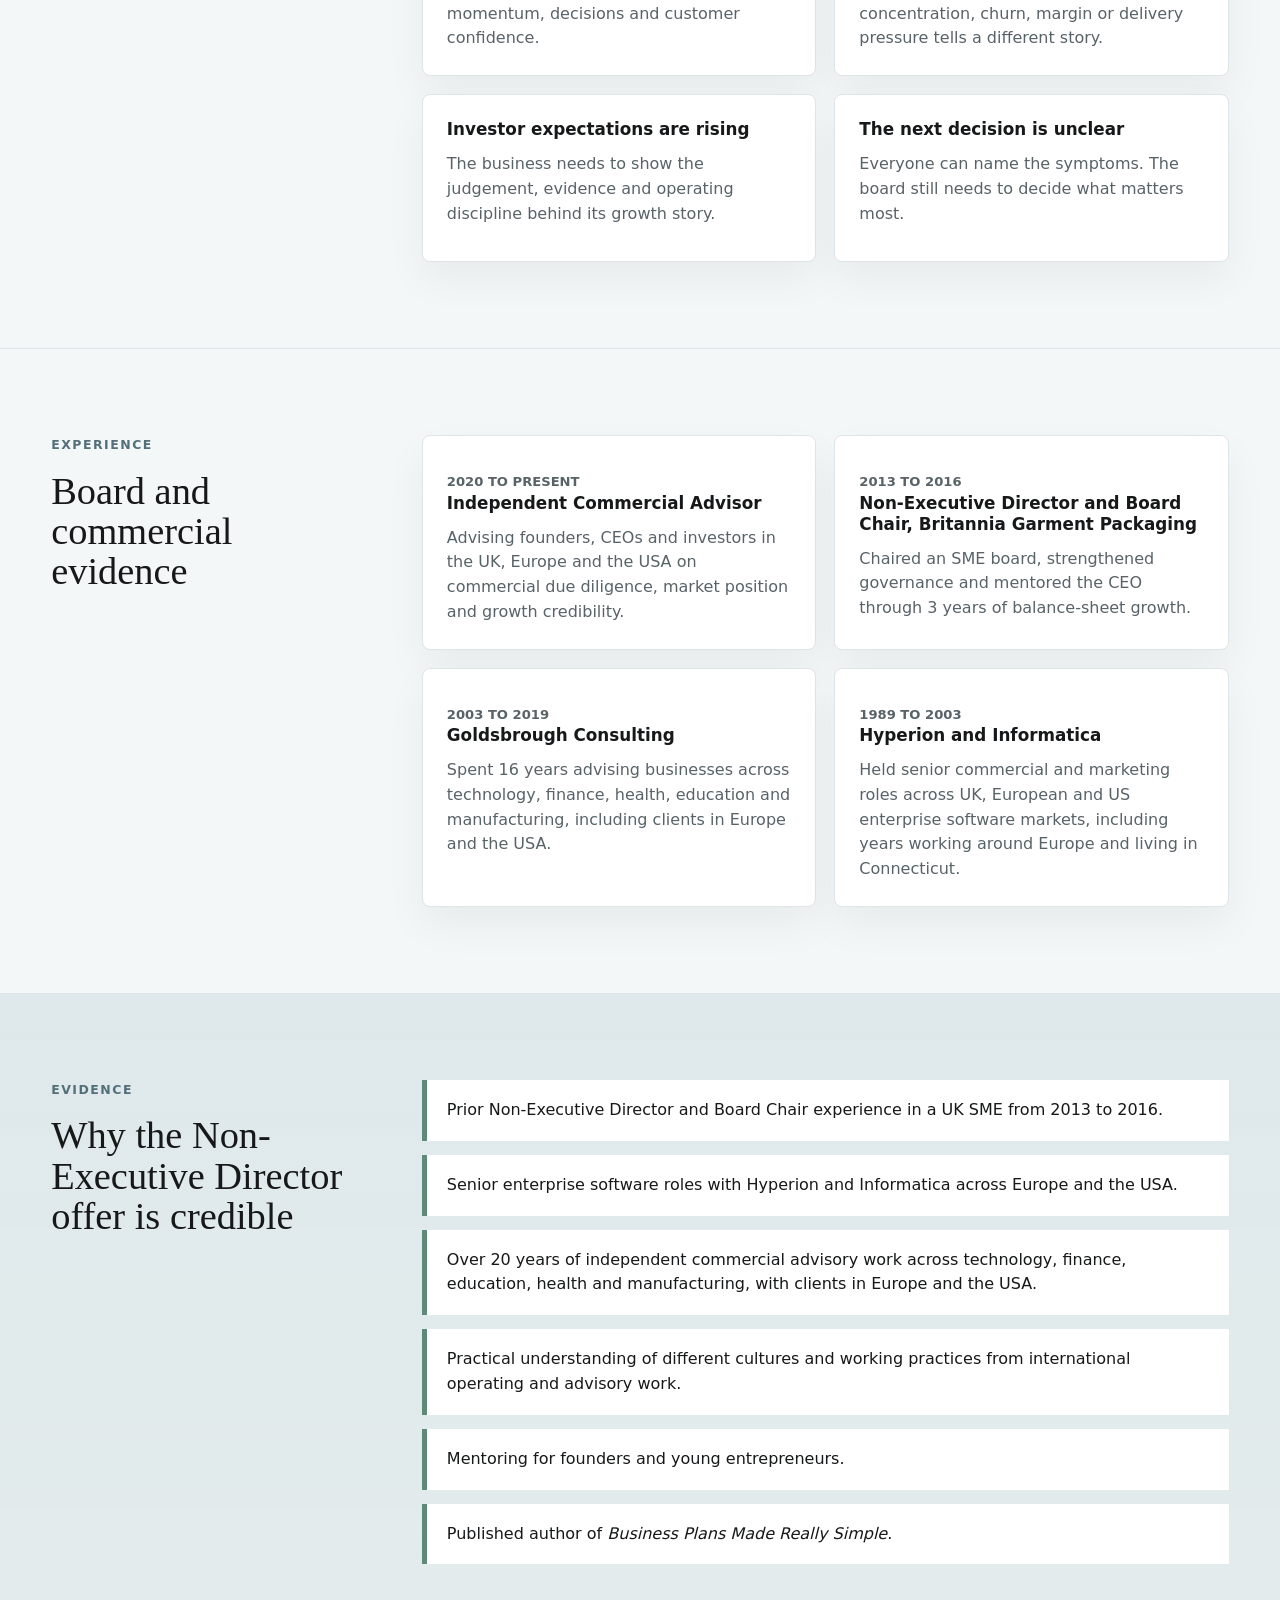
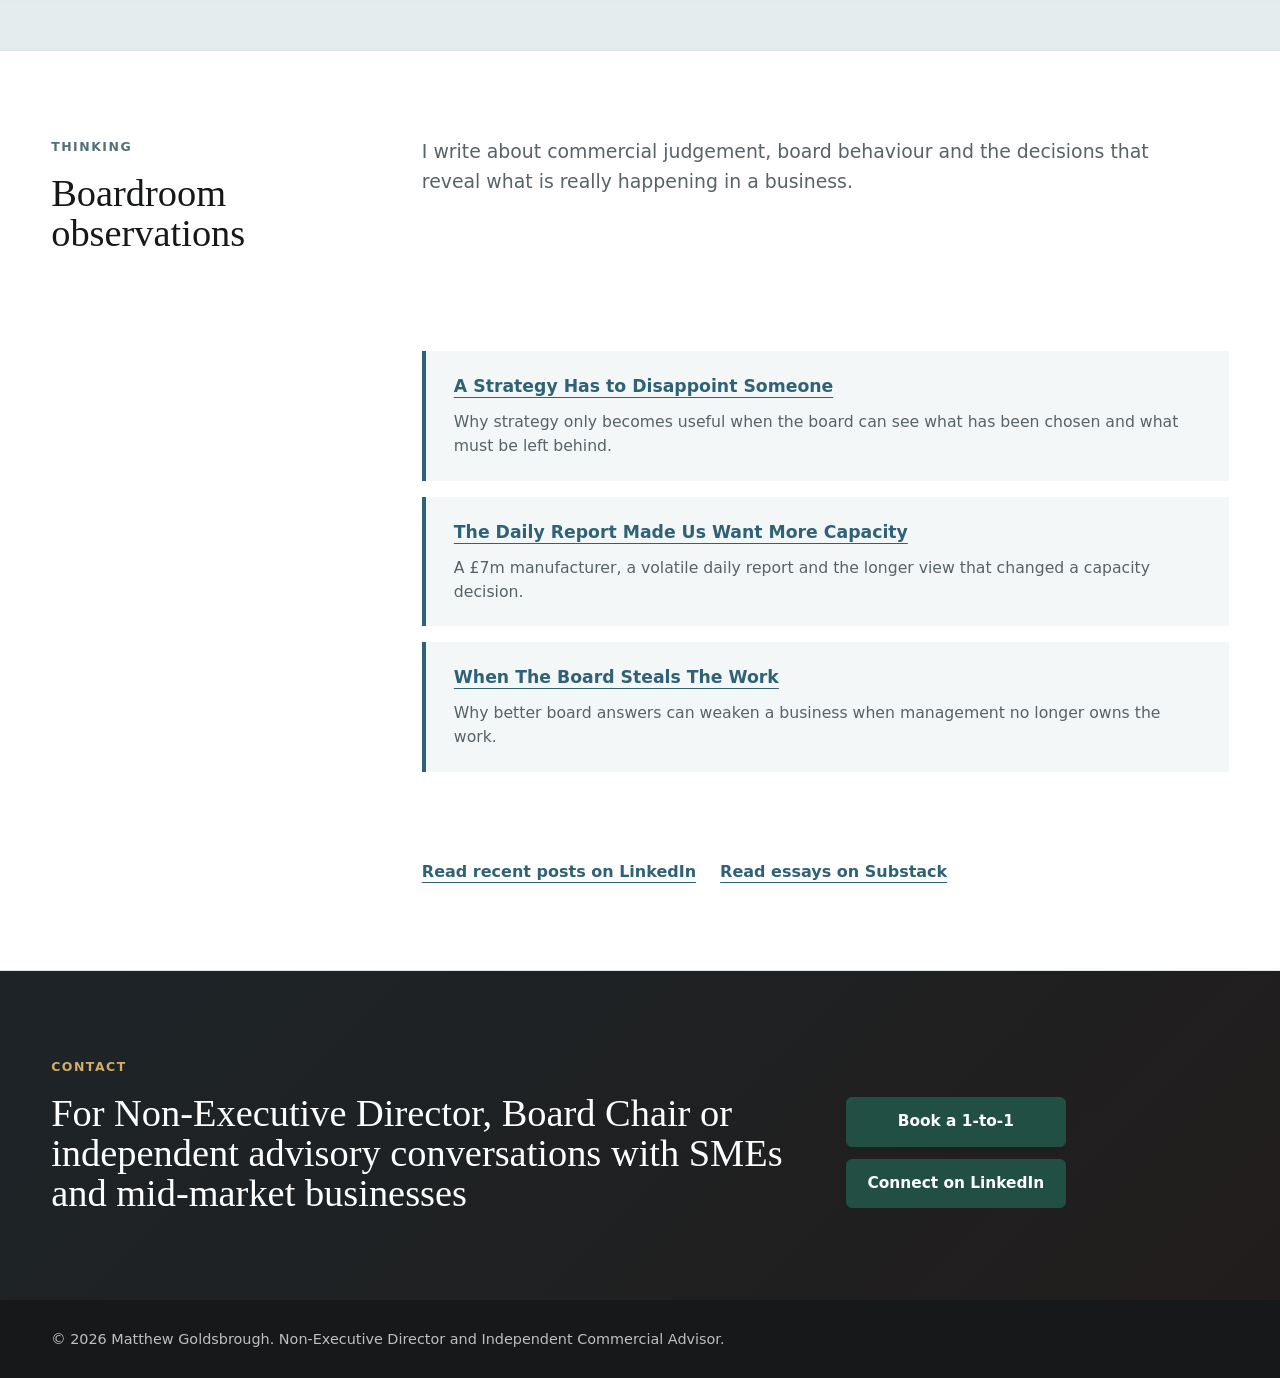
==== commit f24186b7: "Put strategy essay first" ====
--- a/index.html
+++ b/index.html
@@ -203,16 +203,16 @@
         </p>
         <div class="selected-writing" aria-label="Selected writing">
           <article>
+            <a href="https://goldsbrough.substack.com/p/a-strategy-has-to-disappoint-someone" data-tooltip="Read this essay on Substack">A Strategy Has to Disappoint Someone</a>
+            <p>Why strategy only becomes useful when the board can see what has been chosen and what must be left behind.</p>
+          </article>
+          <article>
             <a href="https://goldsbrough.substack.com/p/the-daily-report-made-us-want-more" data-tooltip="Read this essay on Substack">The Daily Report Made Us Want More Capacity</a>
             <p>A £7m manufacturer, a volatile daily report and the longer view that changed a capacity decision.</p>
           </article>
           <article>
             <a href="https://goldsbrough.substack.com/p/when-the-board-steals-the-work" data-tooltip="Read this essay on Substack">When The Board Steals The Work</a>
             <p>Why better board answers can weaken a business when management no longer owns the work.</p>
-          </article>
-          <article>
-            <a href="https://goldsbrough.substack.com/p/a-strategy-has-to-disappoint-someone" data-tooltip="Read this essay on Substack">A Strategy Has to Disappoint Someone</a>
-            <p>Why strategy only becomes useful when the board can see what has been chosen and what must be left behind.</p>
           </article>
         </div>
         <div class="writing-links" aria-label="Writing links">
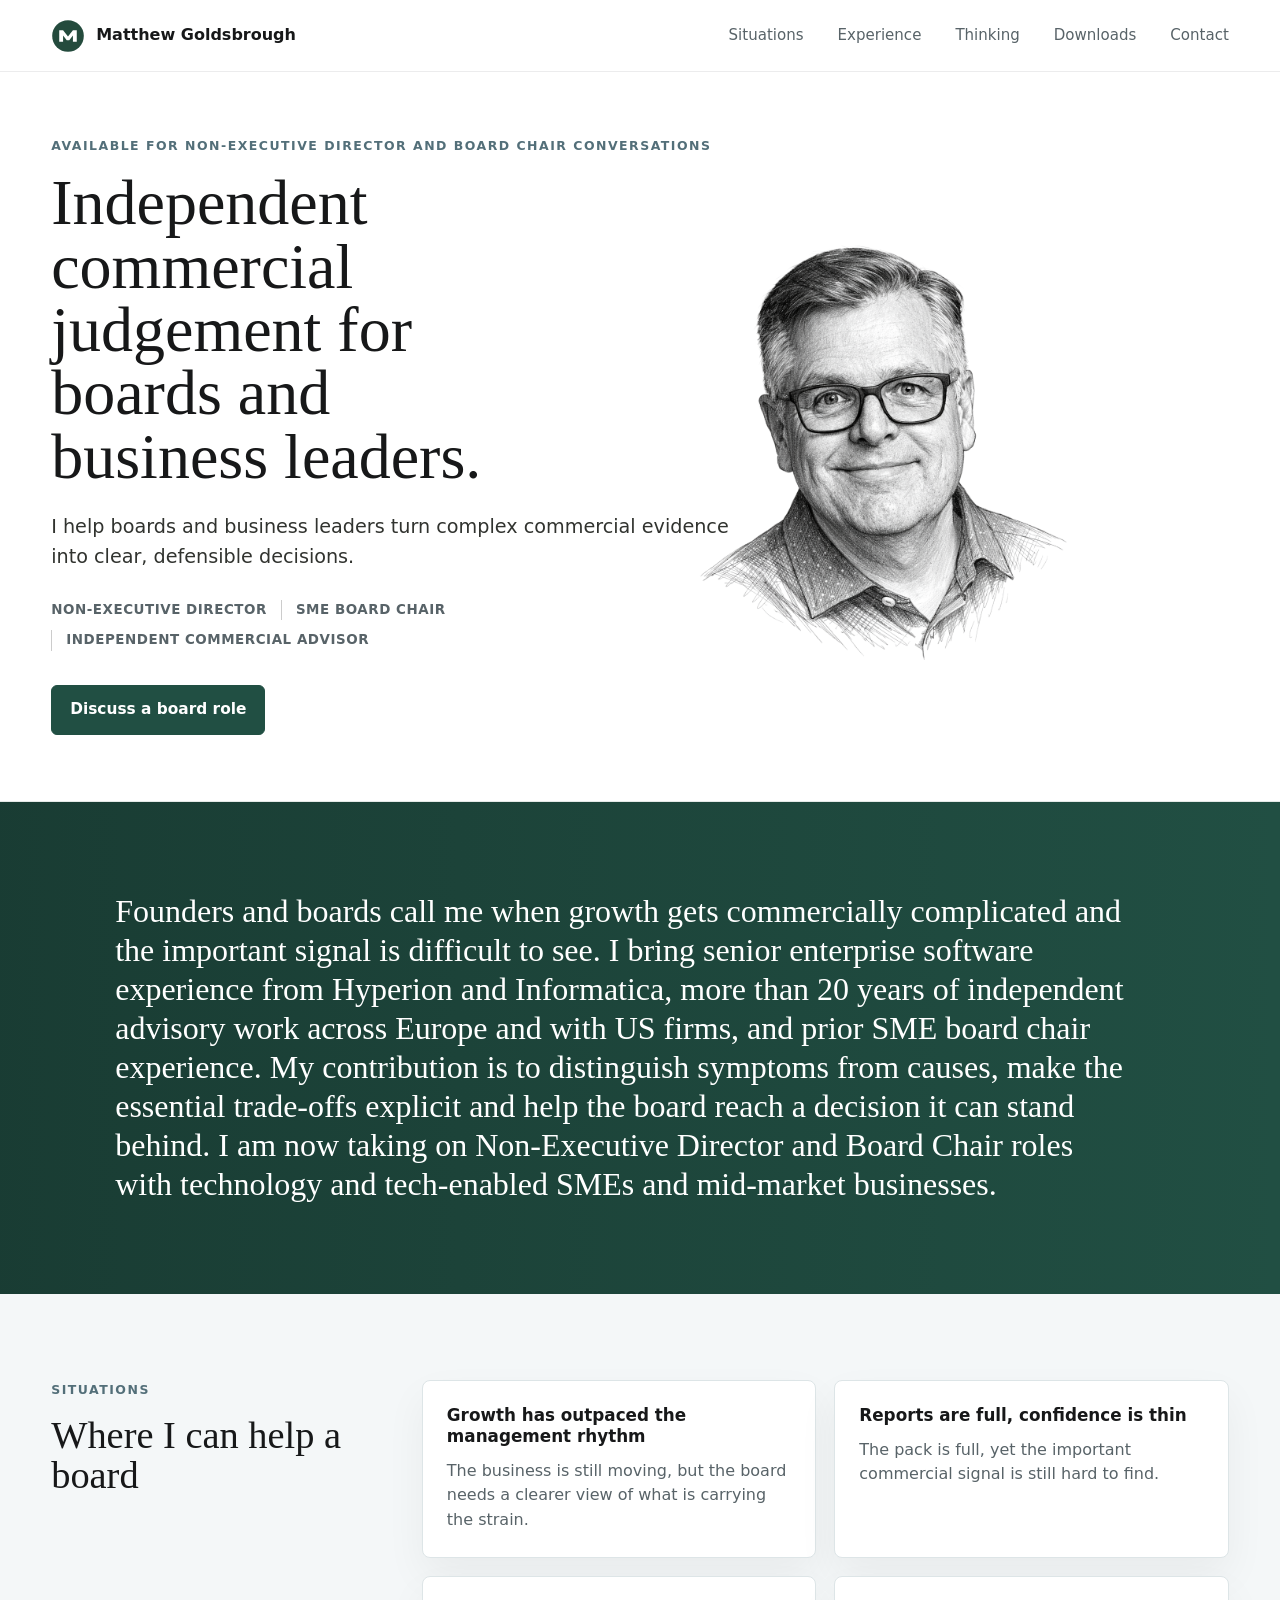
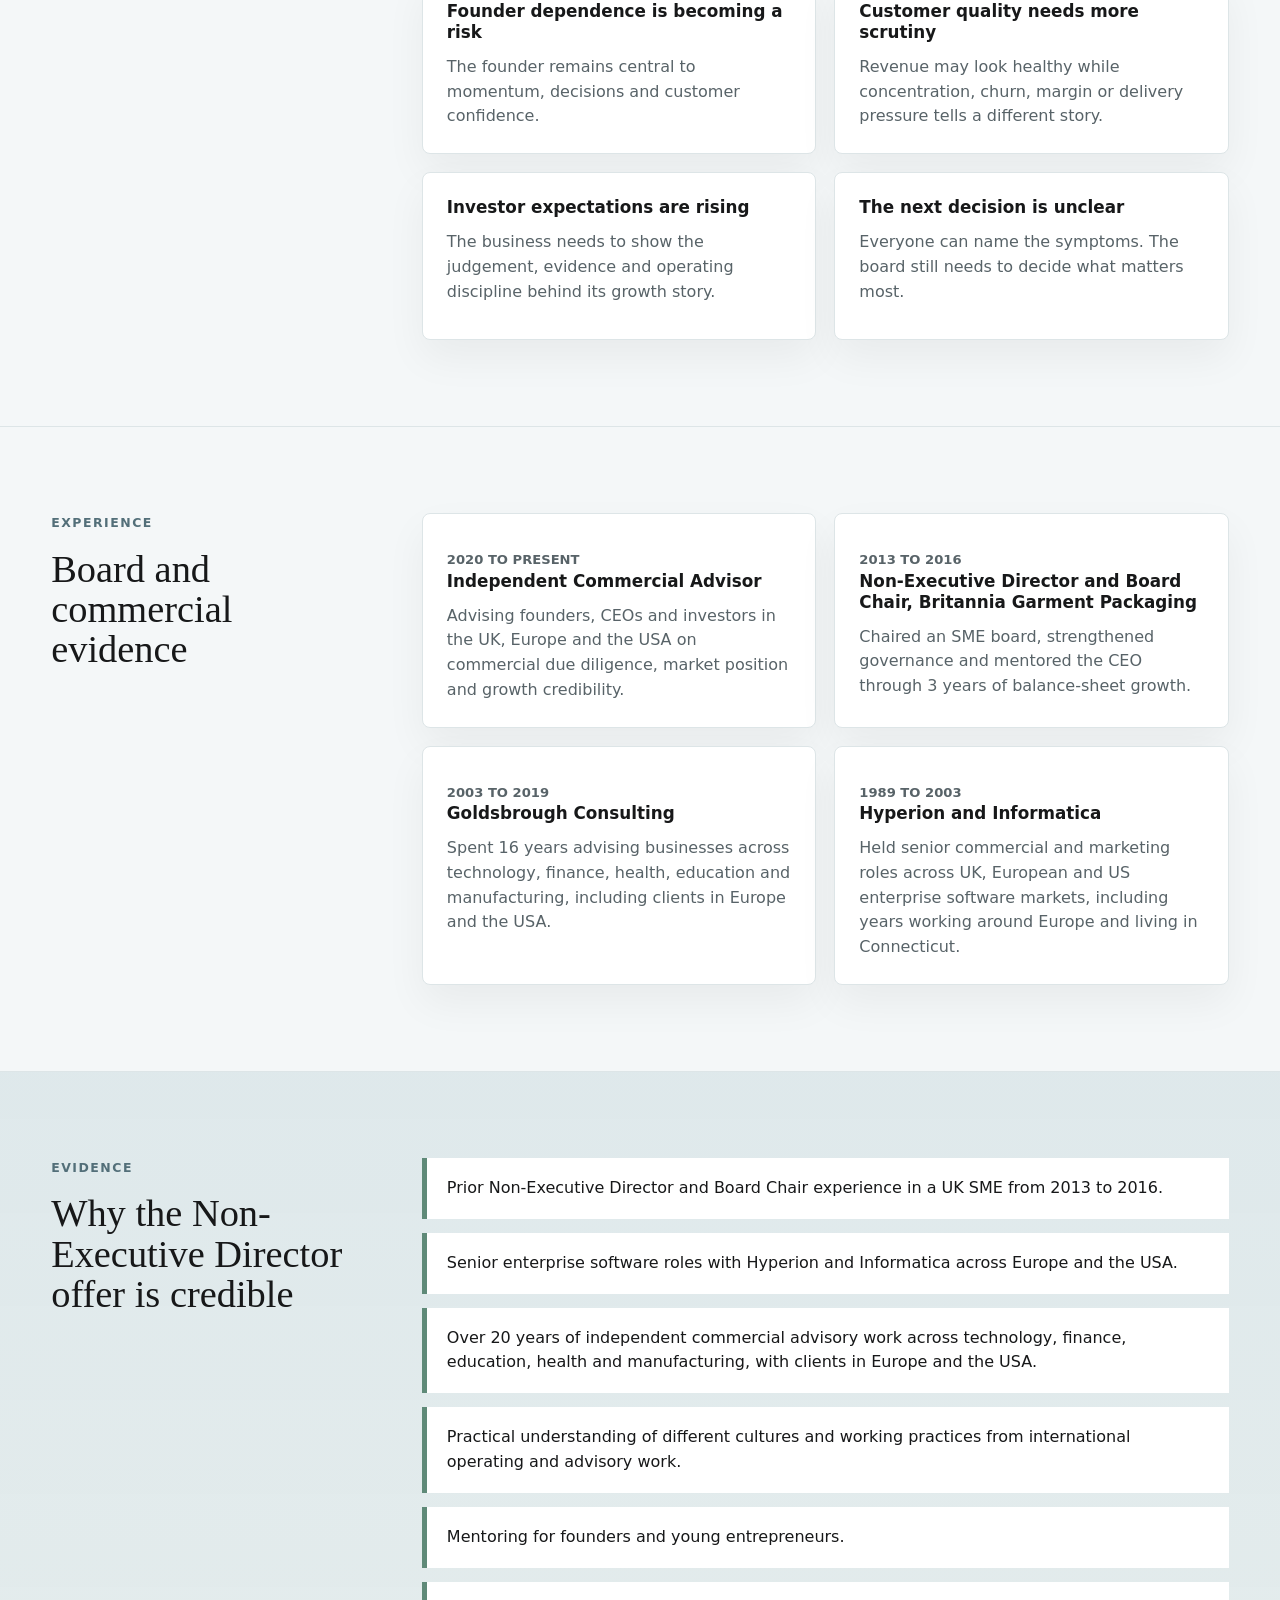
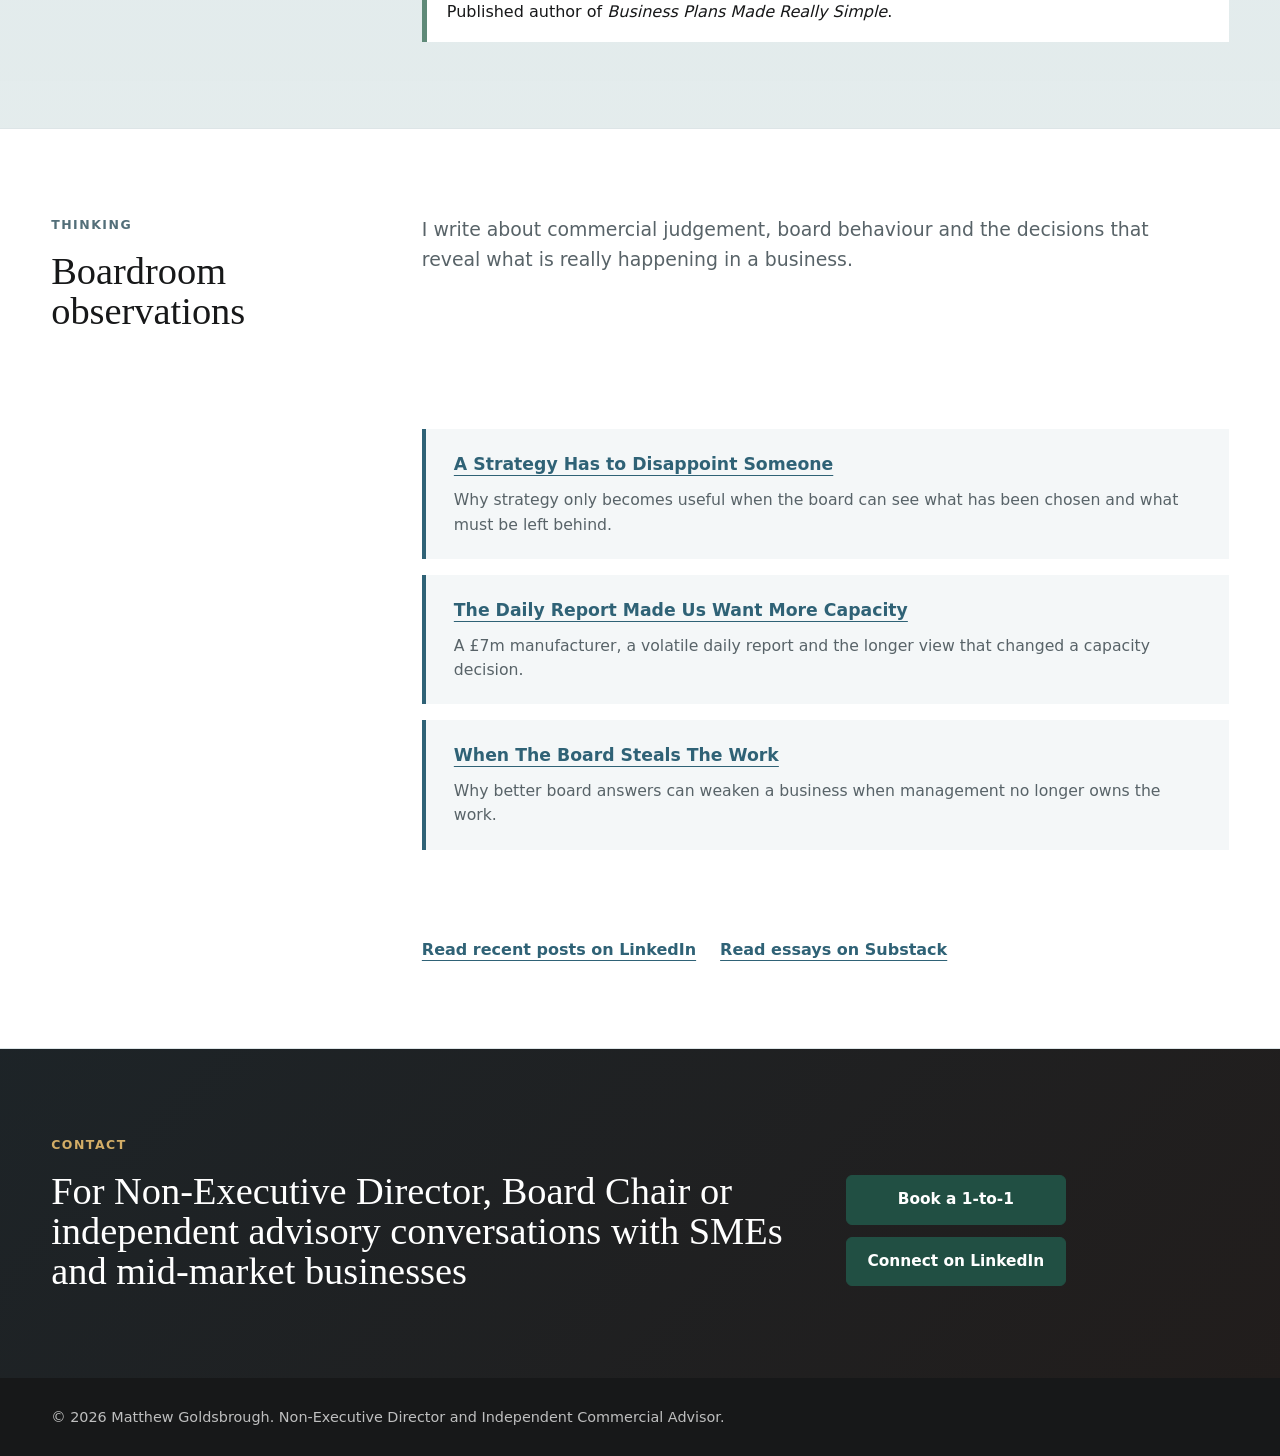
==== commit 5f89582f: "Clarify homepage positioning" ====
--- a/index.html
+++ b/index.html
@@ -83,8 +83,8 @@
           <p class="eyebrow">Available for Non-Executive Director and Board Chair conversations</p>
           <h1 id="hero-title">Independent commercial judgement for boards and business leaders.</h1>
           <p class="lede">
-            I help boards and business leaders make clear, defensible decisions at the moments
-            that matter most.
+            I help boards and business leaders turn complex commercial evidence into clear,
+            defensible decisions.
           </p>
           <div class="role-strip" aria-label="Role focus">
             <span>Non-Executive Director</span>
@@ -107,11 +107,13 @@
 
       <section class="intro" aria-label="Profile summary">
         <p>
-          Founders and boards call me when growth gets commercially complicated. I held senior
-          commercial roles at Hyperion and Informatica, and for more than 20 years have advised
-          businesses independently across Europe and with US firms. I have also chaired an SME
-          board. I am now taking on Non-Executive Director and Board Chair roles with technology
-          and tech-enabled SMEs and mid-market businesses.
+          Founders and boards call me when growth gets commercially complicated and the important
+          signal is difficult to see. I bring senior enterprise software experience from Hyperion
+          and Informatica, more than 20 years of independent advisory work across Europe and with
+          US firms, and prior SME board chair experience. My contribution is to distinguish
+          symptoms from causes, make the essential trade-offs explicit and help the board reach a
+          decision it can stand behind. I am now taking on Non-Executive Director and Board Chair
+          roles with technology and tech-enabled SMEs and mid-market businesses.
         </p>
       </section>
 
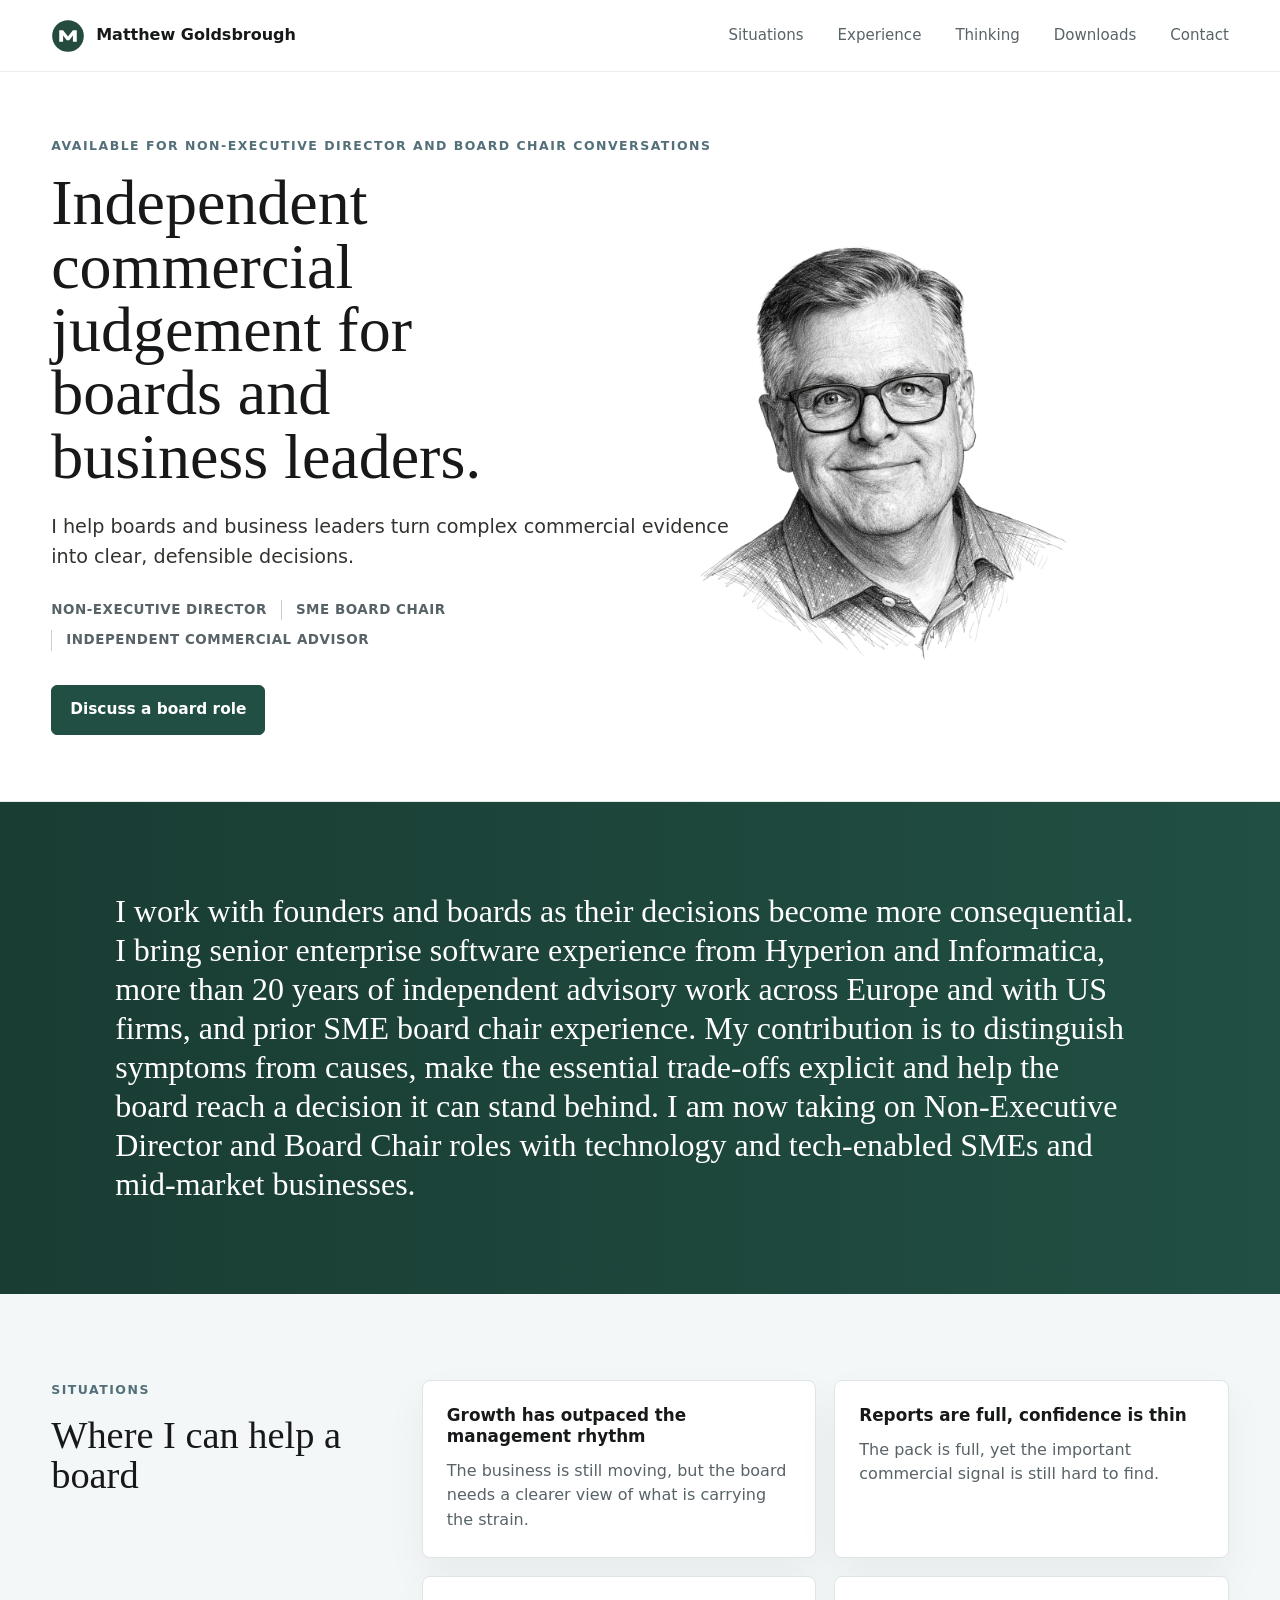
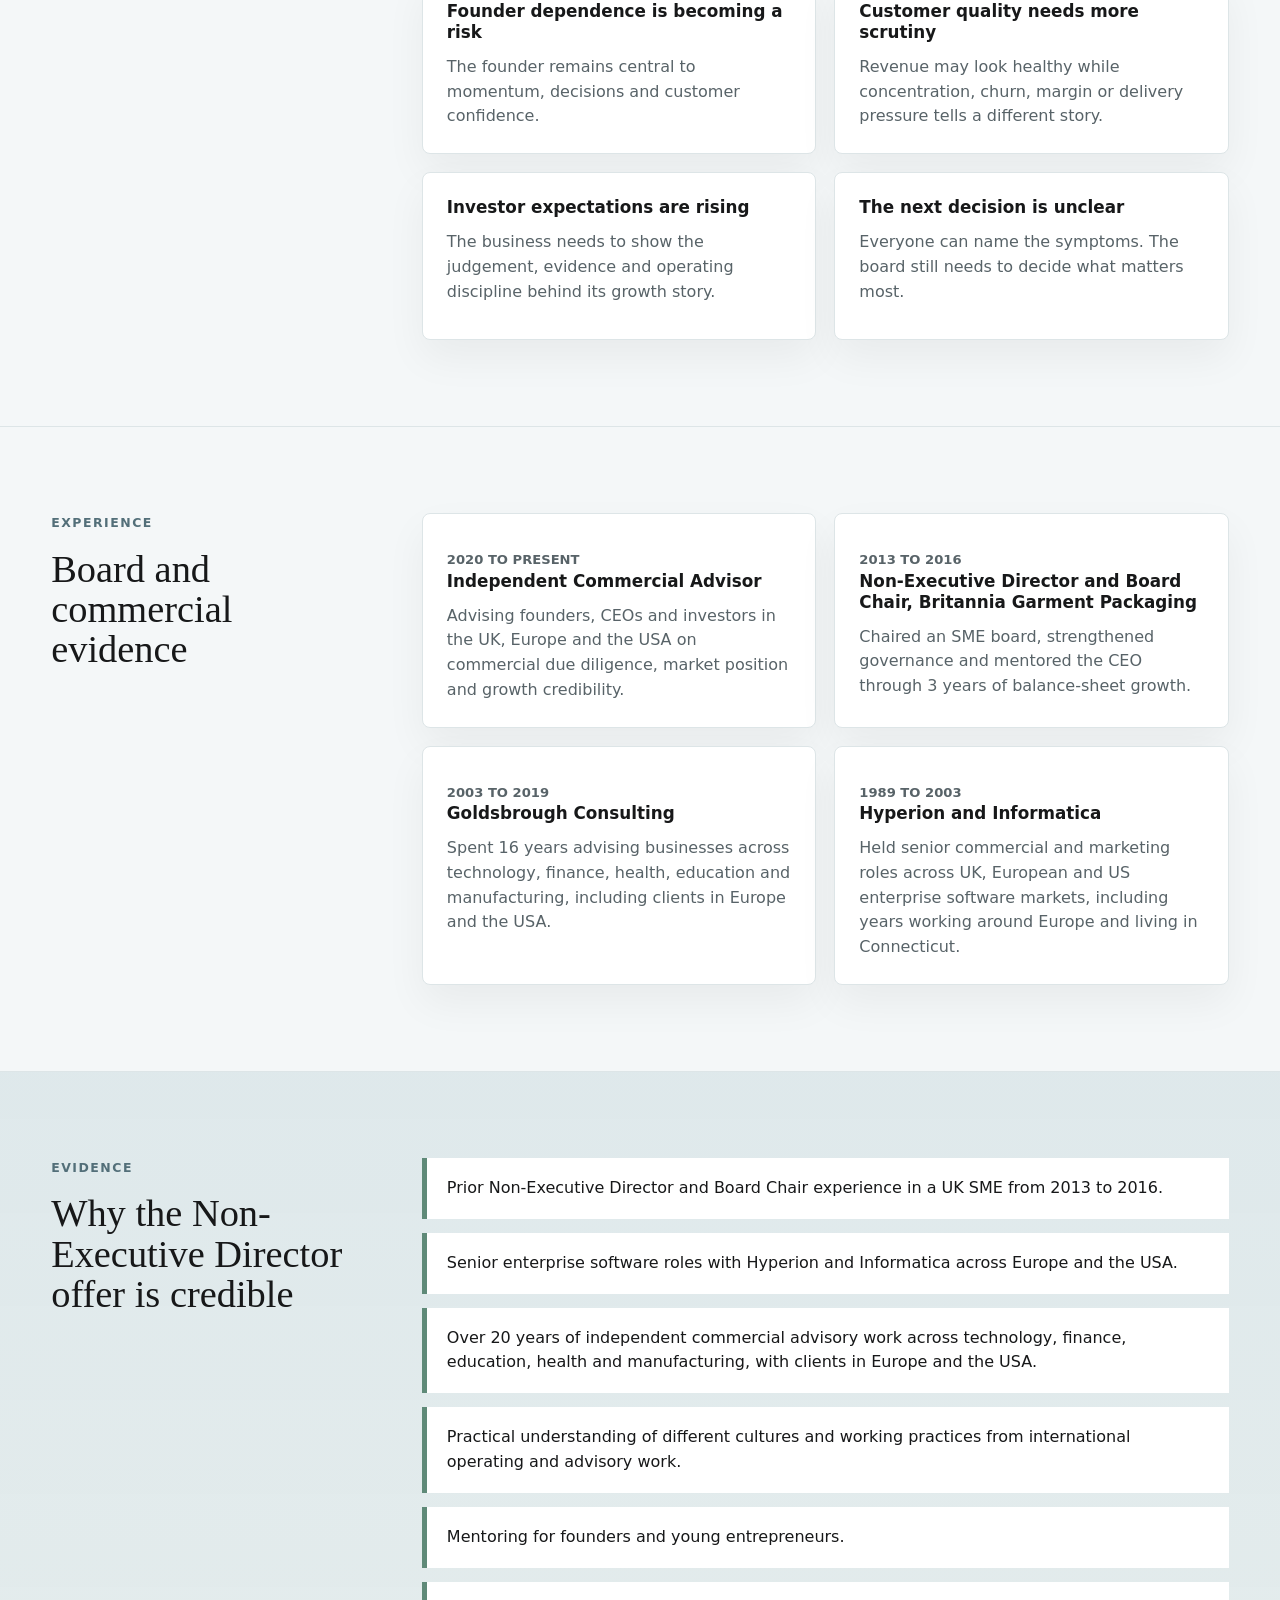
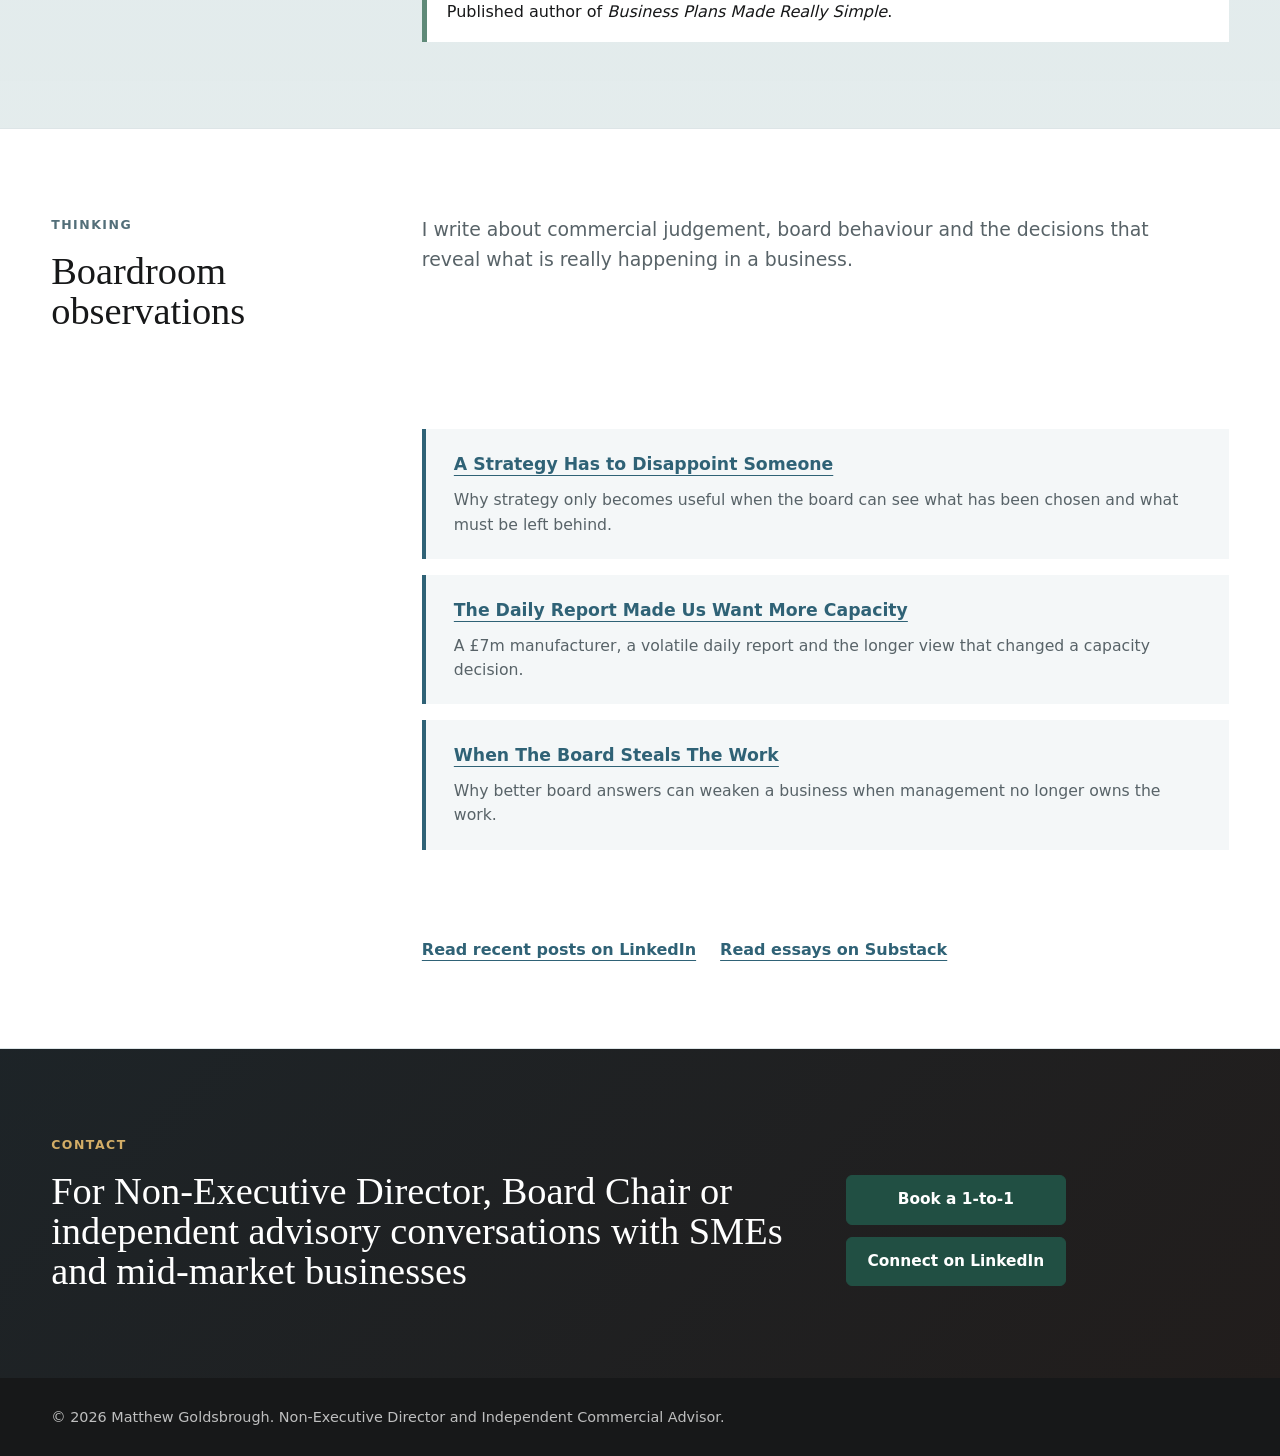
==== commit 0a43b59e: "Emphasise consequential decisions in profile copy" ====
--- a/index.html
+++ b/index.html
@@ -6,13 +6,13 @@
     <title>Matthew Goldsbrough | Non-Executive Director and Independent Commercial Advisor</title>
     <meta
       name="description"
-      content="Independent commercial judgement for technology and tech-enabled businesses when growth gets commercially complicated."
+      content="Independent commercial judgement for technology and tech-enabled businesses as decisions become more consequential."
     >
     <meta name="author" content="Matthew Goldsbrough">
     <meta property="og:title" content="Matthew Goldsbrough | Non-Executive Director and Independent Commercial Advisor">
     <meta
       property="og:description"
-      content="Independent commercial judgement for technology and tech-enabled businesses when growth gets commercially complicated."
+      content="Independent commercial judgement for technology and tech-enabled businesses as decisions become more consequential."
     >
     <meta property="og:type" content="website">
     <meta property="og:url" content="https://matthewgoldsbrough.com/">
@@ -24,7 +24,7 @@
     <meta name="twitter:title" content="Matthew Goldsbrough | Non-Executive Director and Independent Commercial Advisor">
     <meta
       name="twitter:description"
-      content="Independent commercial judgement for technology and tech-enabled businesses when growth gets commercially complicated."
+      content="Independent commercial judgement for technology and tech-enabled businesses as decisions become more consequential."
     >
     <meta name="twitter:image" content="https://matthewgoldsbrough.com/assets/matthew-goldsbrough-og.png">
     <link rel="canonical" href="https://matthewgoldsbrough.com/">
@@ -41,7 +41,7 @@
         "url": "https://matthewgoldsbrough.com/",
         "image": "https://matthewgoldsbrough.com/assets/matthew-goldsbrough-ned-sketch-transparent-v3.png",
         "jobTitle": "Non-Executive Director and Independent Commercial Advisor",
-        "description": "Matthew Goldsbrough is a Non-Executive Director and Independent Commercial Advisor helping technology and tech-enabled businesses make better decisions when growth gets commercially complicated.",
+        "description": "Matthew Goldsbrough is a Non-Executive Director and Independent Commercial Advisor helping technology and tech-enabled businesses make clear, defensible decisions as the stakes rise.",
         "knowsAbout": [
           "Technology businesses",
           "Tech-enabled SMEs",
@@ -107,8 +107,8 @@
 
       <section class="intro" aria-label="Profile summary">
         <p>
-          Founders and boards call me when growth gets commercially complicated and the important
-          signal is difficult to see. I bring senior enterprise software experience from Hyperion
+          I work with founders and boards as their decisions become more consequential.
+          I bring senior enterprise software experience from Hyperion
           and Informatica, more than 20 years of independent advisory work across Europe and with
           US firms, and prior SME board chair experience. My contribution is to distinguish
           symptoms from causes, make the essential trade-offs explicit and help the board reach a
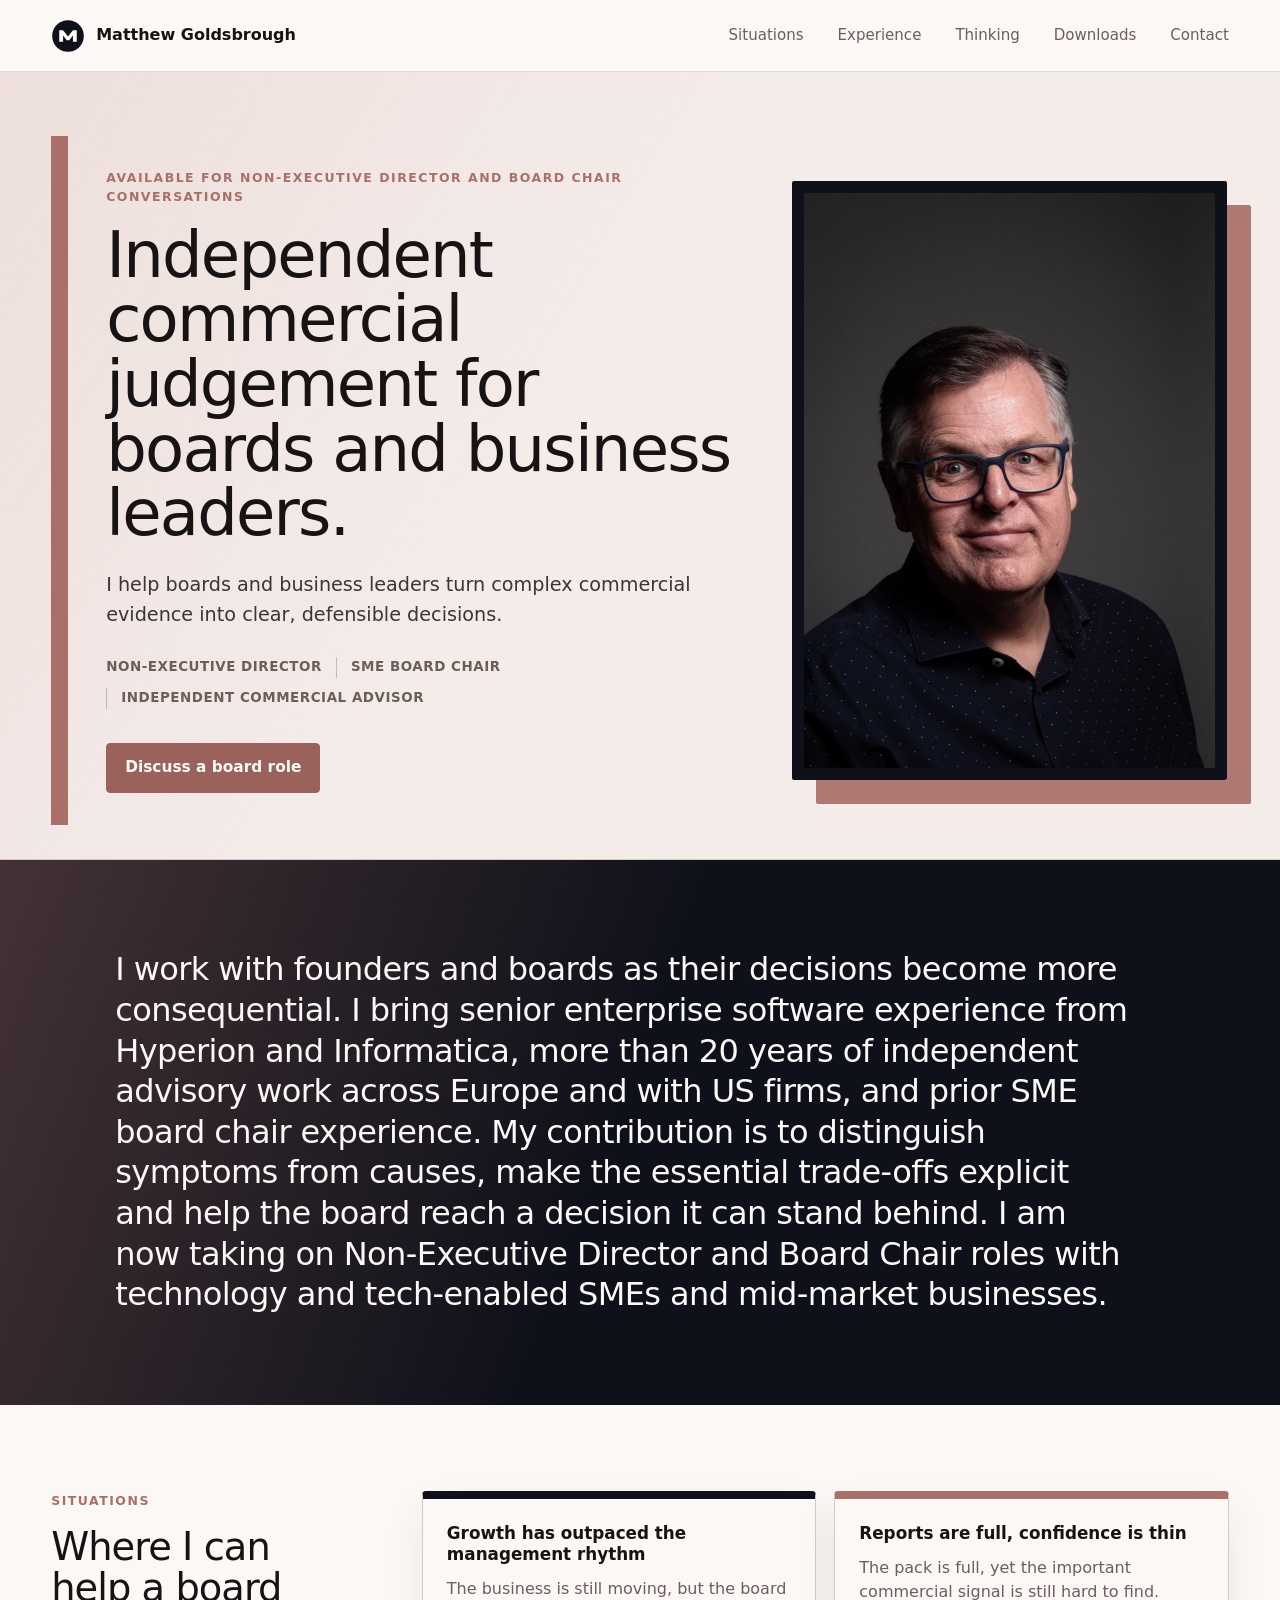
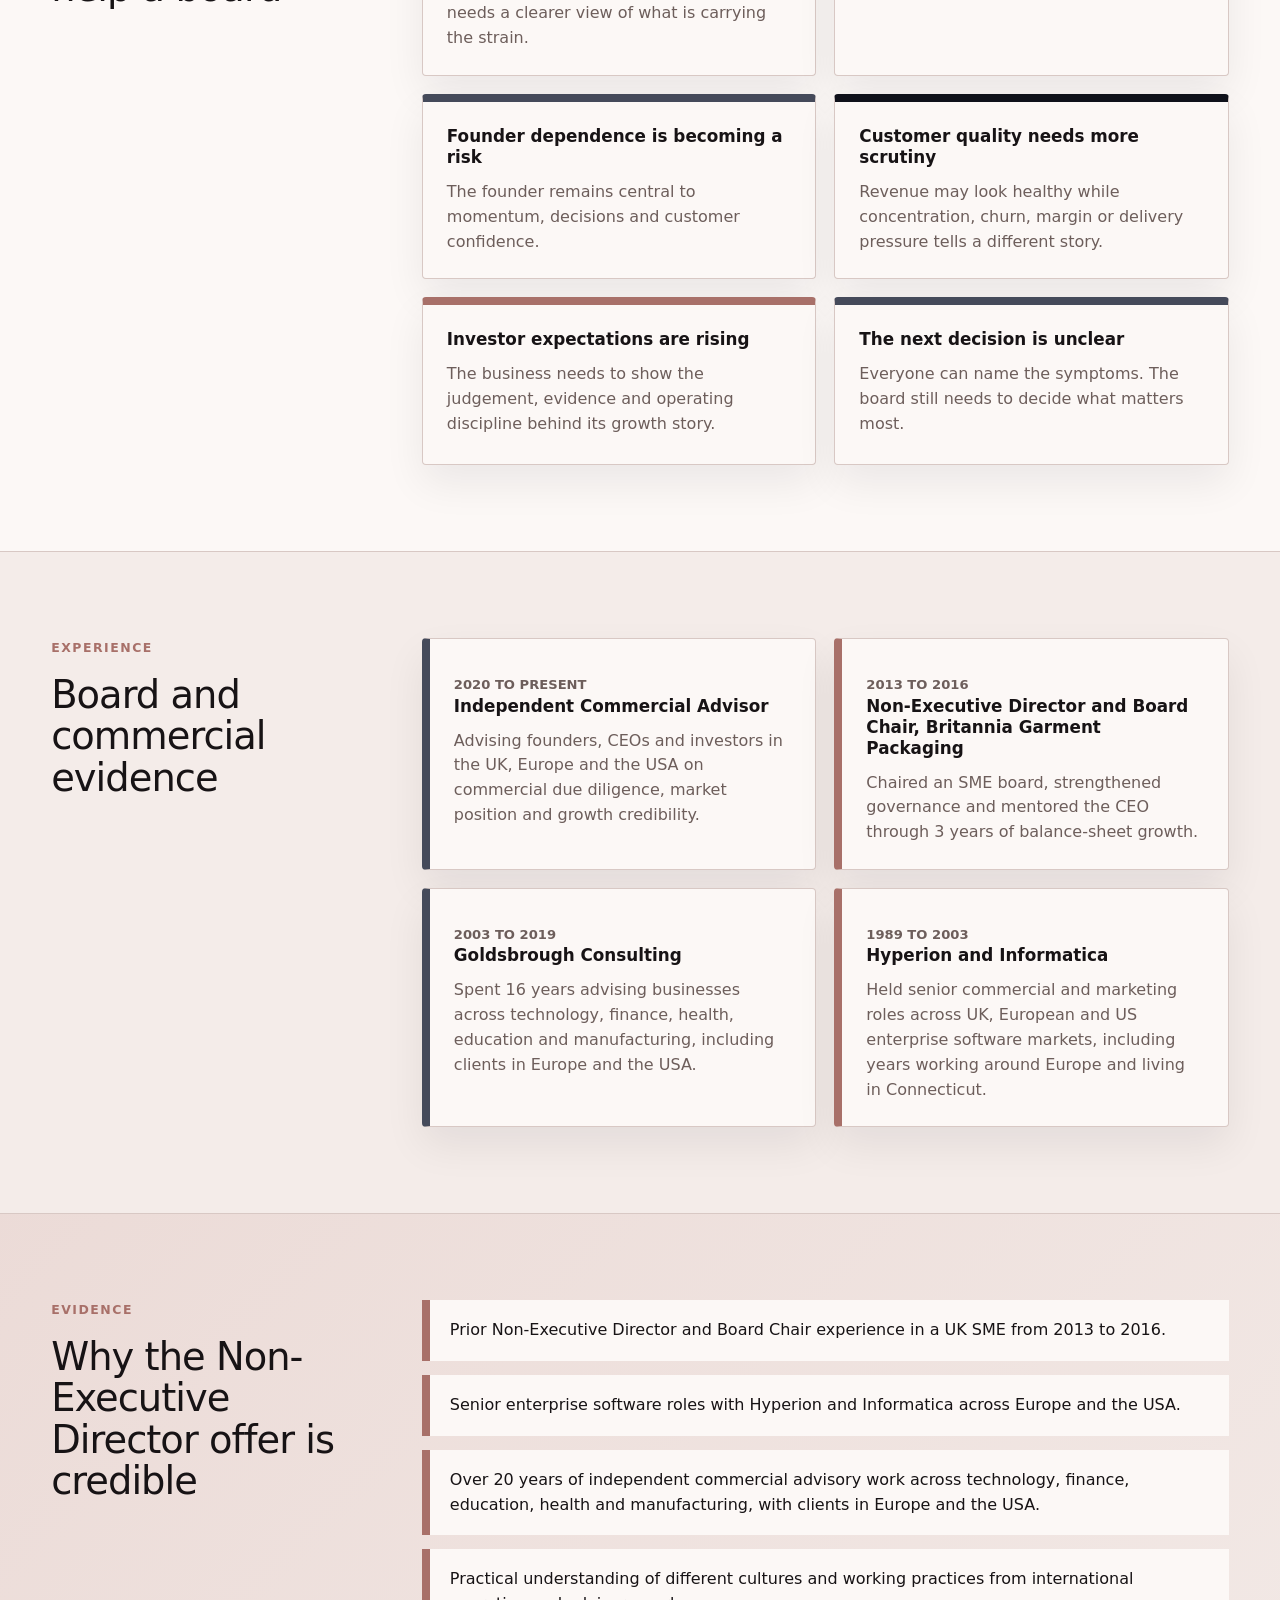
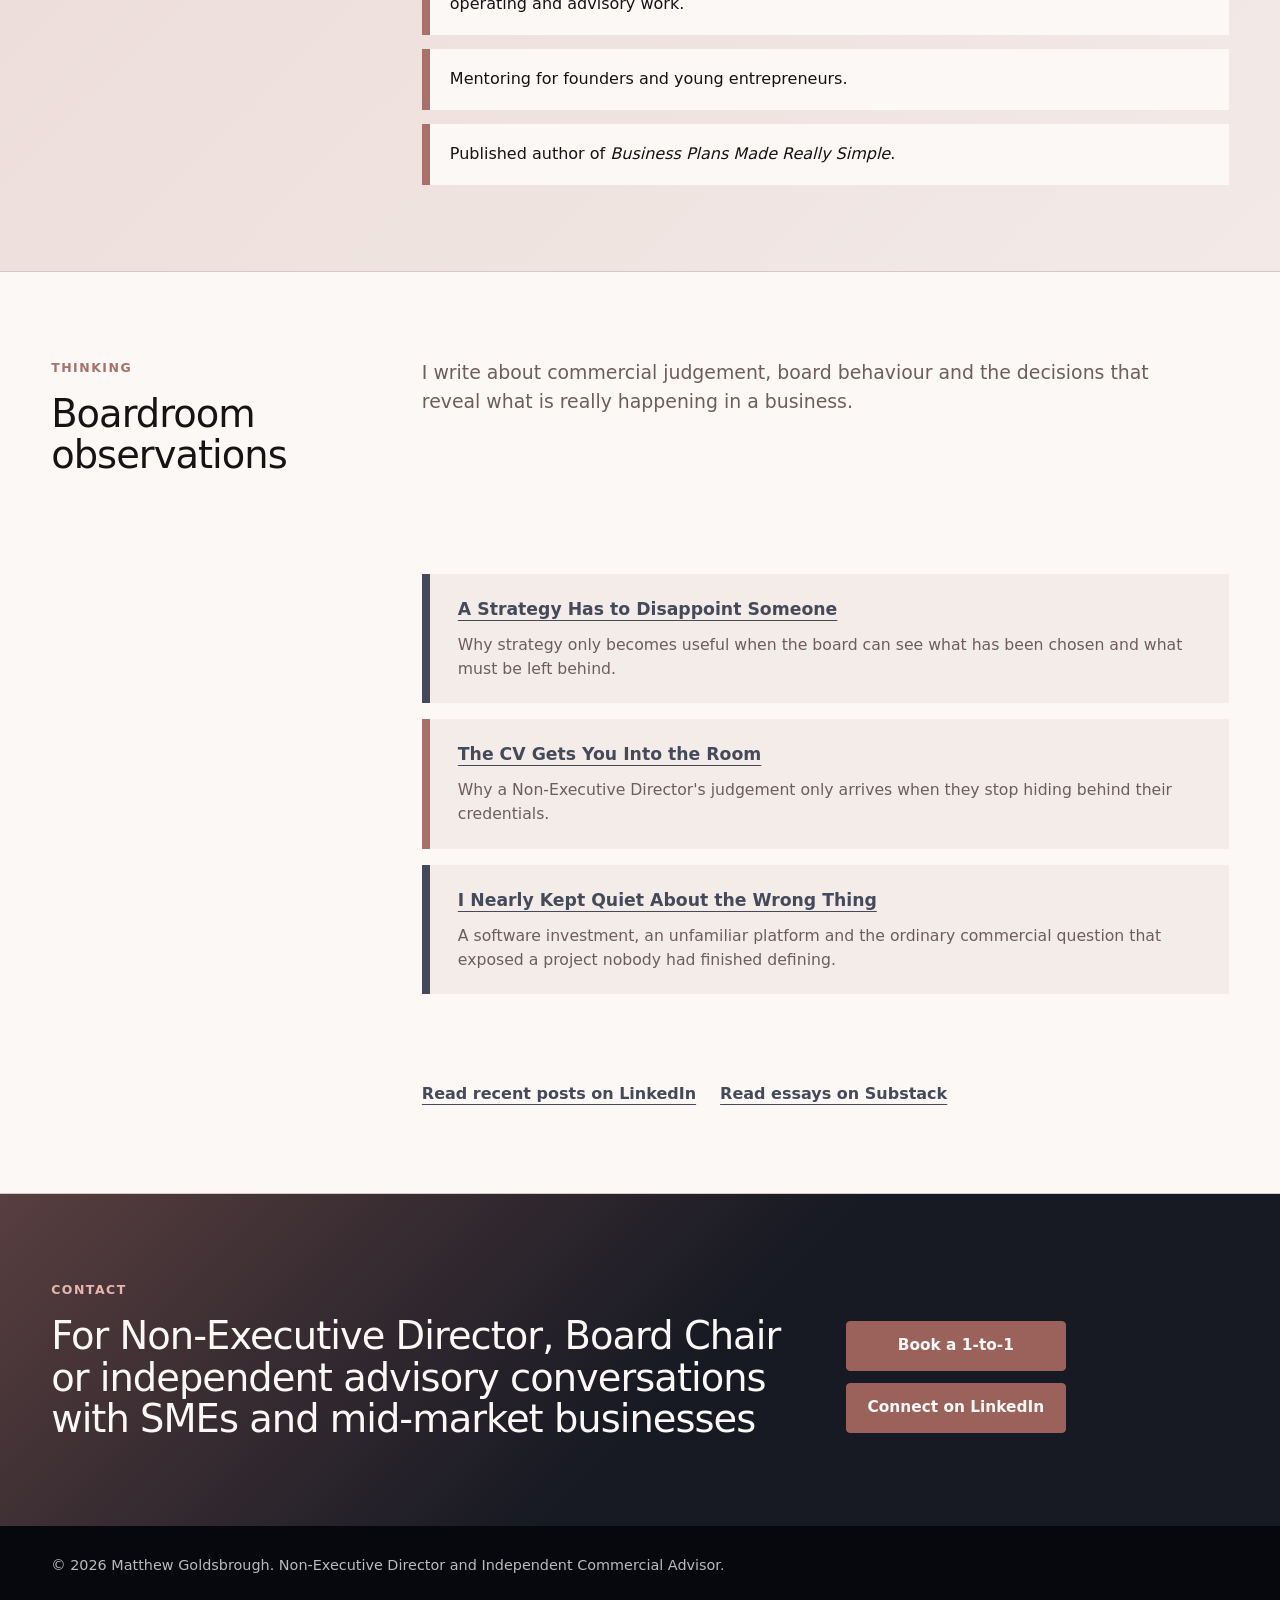
==== commit 5151323f: "Apply headshot-led profile site refresh" ====
--- a/index.html
+++ b/index.html
@@ -31,7 +31,7 @@
     <link rel="icon" href="favicon.svg" type="image/svg+xml">
     <link rel="icon" href="assets/favicon-32.png" sizes="32x32" type="image/png">
     <link rel="apple-touch-icon" href="assets/apple-touch-icon.png">
-    <link rel="stylesheet" href="styles.css?v=20260621-site-wide-neutral-palette">
+    <link rel="stylesheet" href="styles.css?v=20261028-consistent-headings">
     <script type="application/ld+json">
       {
         "@context": "https://schema.org",
@@ -39,7 +39,7 @@
         "name": "Matthew Goldsbrough",
         "alternateName": "Matthew Simon Goldsbrough",
         "url": "https://matthewgoldsbrough.com/",
-        "image": "https://matthewgoldsbrough.com/assets/matthew-goldsbrough-ned-sketch-transparent-v3.png",
+        "image": "https://matthewgoldsbrough.com/assets/matthew-goldsbrough-headshot-web.jpg",
         "jobTitle": "Non-Executive Director and Independent Commercial Advisor",
         "description": "Matthew Goldsbrough is a Non-Executive Director and Independent Commercial Advisor helping technology and tech-enabled businesses make clear, defensible decisions as the stakes rise.",
         "knowsAbout": [
@@ -97,10 +97,10 @@
         </div>
         <figure class="portrait">
           <img
-            src="assets/matthew-goldsbrough-ned-sketch-transparent-v3.png"
+            src="assets/matthew-goldsbrough-headshot-web.jpg"
             alt="Matthew Goldsbrough"
-            width="1105"
-            height="1105"
+            width="1143"
+            height="1600"
           >
         </figure>
       </section>
@@ -209,12 +209,12 @@
             <p>Why strategy only becomes useful when the board can see what has been chosen and what must be left behind.</p>
           </article>
           <article>
-            <a href="https://goldsbrough.substack.com/p/the-daily-report-made-us-want-more" data-tooltip="Read this essay on Substack">The Daily Report Made Us Want More Capacity</a>
-            <p>A £7m manufacturer, a volatile daily report and the longer view that changed a capacity decision.</p>
-          </article>
-          <article>
-            <a href="https://goldsbrough.substack.com/p/when-the-board-steals-the-work" data-tooltip="Read this essay on Substack">When The Board Steals The Work</a>
-            <p>Why better board answers can weaken a business when management no longer owns the work.</p>
+            <a href="https://www.linkedin.com/feed/update/urn:li:activity:7467847554664280065/" data-tooltip="Read this post on LinkedIn">The CV Gets You Into the Room</a>
+            <p>Why a Non-Executive Director's judgement only arrives when they stop hiding behind their credentials.</p>
+          </article>
+          <article>
+            <a href="https://goldsbrough.substack.com/p/i-nearly-kept-quiet-about-the-wrong" data-tooltip="Read this essay on Substack">I Nearly Kept Quiet About the Wrong Thing</a>
+            <p>A software investment, an unfamiliar platform and the ordinary commercial question that exposed a project nobody had finished defining.</p>
           </article>
         </div>
         <div class="writing-links" aria-label="Writing links">
--- a/styles.css
+++ b/styles.css
@@ -1,20 +1,24 @@
 :root {
-  --ink: #171819;
-  --muted: #586368;
-  --line: #dde5e7;
-  --paper: #f4f7f8;
-  --panel: #ffffff;
-  --green: #214f43;
-  --green-dark: #17372f;
-  --clay: #536f79;
-  --gold: #5f8a78;
-  --blue-slate: #2f6276;
-  --white: #ffffff;
+  --ink: #171315;
+  --muted: #6d5e5b;
+  --line: #d8c8c4;
+  --paper: #f4ece9;
+  --panel: #fcf8f6;
+  --terracotta: #a87069;
+  --terracotta-action: #9b625c;
+  --terracotta-dark: #754a45;
+  --clay: #a87069;
+  --gold: #c58e86;
+  --blue-slate: #454a5a;
+  --midnight: #0f111a;
+  --deep-navy: #07080d;
+  --white: #fcf8f6;
+  --font-sans:
+    "Avenir Next", Avenir, "Helvetica Neue", Inter, ui-sans-serif, system-ui,
+    sans-serif;
   --header-height: 72px;
   color-scheme: light;
-  font-family:
-    Inter, ui-sans-serif, system-ui, -apple-system, BlinkMacSystemFont, "Segoe UI",
-    sans-serif;
+  font-family: var(--font-sans);
 }
 
 * {
@@ -30,7 +34,7 @@
 body {
   margin: 0;
   padding-top: var(--header-height);
-  background: var(--white);
+  background: var(--panel);
   color: var(--ink);
   font-size: 16px;
   line-height: 1.55;
@@ -61,9 +65,7 @@
   background: var(--ink);
   color: var(--white);
   content: attr(data-tooltip);
-  font-family:
-    Inter, ui-sans-serif, system-ui, -apple-system, BlinkMacSystemFont, "Segoe UI",
-    sans-serif;
+  font-family: var(--font-sans);
   font-size: 0.78rem;
   font-weight: 700;
   line-height: 1.25;
@@ -115,8 +117,8 @@
   gap: 24px;
   min-height: 72px;
   padding: 18px clamp(18px, 4vw, 56px);
-  border-bottom: 1px solid rgba(23, 24, 25, 0.08);
-  background: rgba(255, 255, 255, 0.92);
+  border-bottom: 1px solid rgba(15, 17, 26, 0.12);
+  background: rgba(252, 248, 246, 0.94);
   backdrop-filter: blur(18px);
 }
 
@@ -124,7 +126,7 @@
   display: inline-flex;
   align-items: center;
   gap: 11px;
-  font-weight: 750;
+  font-weight: 650;
   text-decoration: none;
 }
 
@@ -157,8 +159,10 @@
   align-items: stretch;
   min-height: 690px;
   padding: clamp(34px, 5vw, 64px) clamp(18px, 4vw, 56px) 34px;
-  border-bottom: 1px solid rgba(36, 75, 61, 0.12);
-  background: var(--white);
+  border-bottom: 1px solid var(--line);
+  background:
+    linear-gradient(122deg, rgba(197, 142, 134, 0.14), rgba(244, 236, 233, 0) 44%),
+    var(--paper);
 }
 
 .hero > *,
@@ -172,7 +176,8 @@
   flex-direction: column;
   justify-content: center;
   max-width: 830px;
-  padding-bottom: 32px;
+  padding: 32px 0 32px clamp(22px, 3vw, 38px);
+  border-left: clamp(10px, 1.4vw, 20px) solid var(--clay);
 }
 
 .eyebrow {
@@ -194,17 +199,17 @@
 h1 {
   max-width: 15.5ch;
   margin: 0;
-  font-family: Georgia, "Times New Roman", serif;
+  font-family: var(--font-sans);
   font-size: clamp(2.6rem, 5vw, 4.8rem);
   font-weight: 500;
-  line-height: 0.99;
-  letter-spacing: 0;
+  line-height: 1.01;
+  letter-spacing: -0.028em;
 }
 
 .lede {
   max-width: 700px;
   margin: 24px 0 0;
-  color: #31332f;
+  color: #3d3435;
   font-size: clamp(1.02rem, 1.5vw, 1.2rem);
 }
 
@@ -248,8 +253,8 @@
   justify-content: center;
   min-height: 46px;
   padding: 12px 18px;
-  border: 1px solid var(--green);
-  border-radius: 6px;
+  border: 1px solid var(--terracotta-action);
+  border-radius: 4px;
   font-size: 0.96rem;
   font-weight: 750;
   text-decoration: none;
@@ -260,12 +265,13 @@
 }
 
 .button.primary {
-  background: var(--green);
+  background: var(--terracotta-action);
   color: var(--white);
 }
 
 .button.primary:hover {
-  background: var(--green-dark);
+  background: var(--terracotta-dark);
+  color: var(--white);
 }
 
 .contact-actions .button {
@@ -278,7 +284,7 @@
   align-self: center;
   justify-self: start;
   width: 100%;
-  max-width: min(36vw, 540px);
+  max-width: min(34vw, 470px);
   margin: 0;
 }
 
@@ -286,23 +292,27 @@
   width: 100%;
   height: auto;
   margin-inline: auto;
-  transform: translateX(clamp(-160px, -10vw, -96px));
+  border: clamp(8px, 1vw, 14px) solid var(--midnight);
+  border-radius: 2px;
+  box-shadow: 24px 24px 0 rgba(168, 112, 105, 0.92);
 }
 
 .intro {
   padding: clamp(44px, 7vw, 90px) clamp(18px, 9vw, 144px);
   background:
-    linear-gradient(90deg, rgba(23, 55, 47, 0.78), rgba(33, 79, 67, 0)),
-    var(--green);
+    linear-gradient(110deg, rgba(168, 112, 105, 0.34), rgba(15, 17, 26, 0) 48%),
+    var(--midnight);
   color: var(--white);
 }
 
 .intro p {
   max-width: 1020px;
   margin: 0;
-  font-family: Georgia, "Times New Roman", serif;
+  font-family: var(--font-sans);
   font-size: clamp(1.35rem, 2.5vw, 2.25rem);
-  line-height: 1.22;
+  font-weight: 400;
+  line-height: 1.27;
+  letter-spacing: -0.018em;
 }
 
 .section {
@@ -311,7 +321,7 @@
   gap: clamp(28px, 5vw, 64px);
   padding: clamp(48px, 7vw, 86px) clamp(18px, 4vw, 56px);
   border-bottom: 1px solid var(--line);
-  background: var(--paper);
+  background: var(--panel);
 }
 
 .section-heading {
@@ -320,16 +330,17 @@
 
 h2 {
   margin: 0;
-  font-family: Georgia, "Times New Roman", serif;
+  font-family: var(--font-sans);
   font-size: clamp(1.75rem, 3vw, 3rem);
   font-weight: 500;
-  line-height: 1.05;
-  letter-spacing: 0;
+  line-height: 1.08;
+  letter-spacing: -0.025em;
 }
 
 h3 {
   margin: 0;
   font-size: 1.05rem;
+  font-weight: 650;
   line-height: 1.25;
 }
 
@@ -344,9 +355,33 @@
   min-height: 168px;
   padding: 24px;
   border: 1px solid var(--line);
-  border-radius: 8px;
+  border-radius: 4px;
   background: var(--panel);
-  box-shadow: 0 18px 42px rgba(23, 24, 25, 0.05);
+  box-shadow: 0 18px 42px rgba(15, 17, 26, 0.07);
+}
+
+.focus-grid article {
+  border-top: 8px solid var(--midnight);
+}
+
+.focus-grid article:nth-child(3n + 2) {
+  border-top-color: var(--clay);
+}
+
+.focus-grid article:nth-child(3n) {
+  border-top-color: var(--blue-slate);
+}
+
+.split {
+  background: var(--paper);
+}
+
+.timeline-item {
+  border-left: 8px solid var(--blue-slate);
+}
+
+.timeline-item:nth-child(even) {
+  border-left-color: var(--clay);
 }
 
 .focus-grid p,
@@ -372,8 +407,8 @@
 
 .proof {
   background:
-    linear-gradient(180deg, rgba(47, 98, 118, 0.08), rgba(33, 79, 67, 0.05)),
-    #eef4f5;
+    linear-gradient(135deg, rgba(197, 142, 134, 0.18), rgba(168, 112, 105, 0.02)),
+    var(--paper);
 }
 
 .proof-list {
@@ -386,12 +421,12 @@
 
 .proof-list li {
   padding: 18px 20px;
-  border-left: 5px solid var(--gold);
-  background: var(--white);
+  border-left: 8px solid var(--clay);
+  background: var(--panel);
 }
 
 .writing {
-  background: var(--white);
+  background: var(--panel);
 }
 
 .writing > p,
@@ -415,8 +450,12 @@
 .selected-writing article {
   position: relative;
   padding: 22px 24px 22px 28px;
-  border-left: 4px solid var(--blue-slate);
+  border-left: 8px solid var(--blue-slate);
   background: var(--paper);
+}
+
+.selected-writing article:nth-child(even) {
+  border-left-color: var(--clay);
 }
 
 .selected-writing a {
@@ -428,7 +467,7 @@
 }
 
 .selected-writing a:hover {
-  color: var(--green-dark);
+  color: var(--terracotta-dark);
   text-decoration-thickness: 2px;
 }
 
@@ -480,7 +519,7 @@
 .booking-hero {
   gap: clamp(28px, 5vw, 48px);
   background:
-    linear-gradient(180deg, rgba(47, 98, 118, 0.08), rgba(33, 79, 67, 0.04)),
+    linear-gradient(135deg, rgba(197, 142, 134, 0.18), rgba(69, 74, 90, 0.06)),
     var(--paper);
 }
 
@@ -497,9 +536,9 @@
   width: min(1120px, 100%);
   min-width: 0;
   border: 1px solid var(--line);
-  border-radius: 8px;
-  background: var(--white);
-  box-shadow: 0 18px 42px rgba(23, 24, 25, 0.06);
+  border-radius: 4px;
+  background: var(--panel);
+  box-shadow: 0 18px 42px rgba(15, 17, 26, 0.08);
 }
 
 .booking-widget .calendly-inline-widget {
@@ -542,9 +581,14 @@
   max-width: 920px;
   padding: 24px;
   border: 1px solid var(--line);
-  border-radius: 8px;
-  background: var(--white);
-  box-shadow: 0 18px 42px rgba(23, 24, 25, 0.05);
+  border-top: 10px solid var(--midnight);
+  border-radius: 4px;
+  background: var(--panel);
+  box-shadow: 0 18px 42px rgba(15, 17, 26, 0.08);
+}
+
+.download-card:nth-child(even) {
+  border-top-color: var(--clay);
 }
 
 .download-cover {
@@ -607,13 +651,13 @@
   gap: 32px;
   padding: clamp(44px, 7vw, 86px) clamp(18px, 4vw, 56px);
   background:
-    linear-gradient(135deg, rgba(61, 97, 115, 0.16), rgba(154, 89, 63, 0.08)),
-    var(--ink);
+    linear-gradient(135deg, rgba(168, 112, 105, 0.48), rgba(69, 74, 90, 0.14) 54%),
+    var(--midnight);
   color: var(--white);
 }
 
 .contact .eyebrow {
-  color: #d3ad66;
+  color: #e7b7af;
 }
 
 .contact h2 {
@@ -622,7 +666,7 @@
 
 .footer {
   padding: 28px clamp(18px, 4vw, 56px);
-  background: var(--ink);
+  background: var(--deep-navy);
   color: rgba(255, 255, 255, 0.72);
   font-size: 0.9rem;
 }
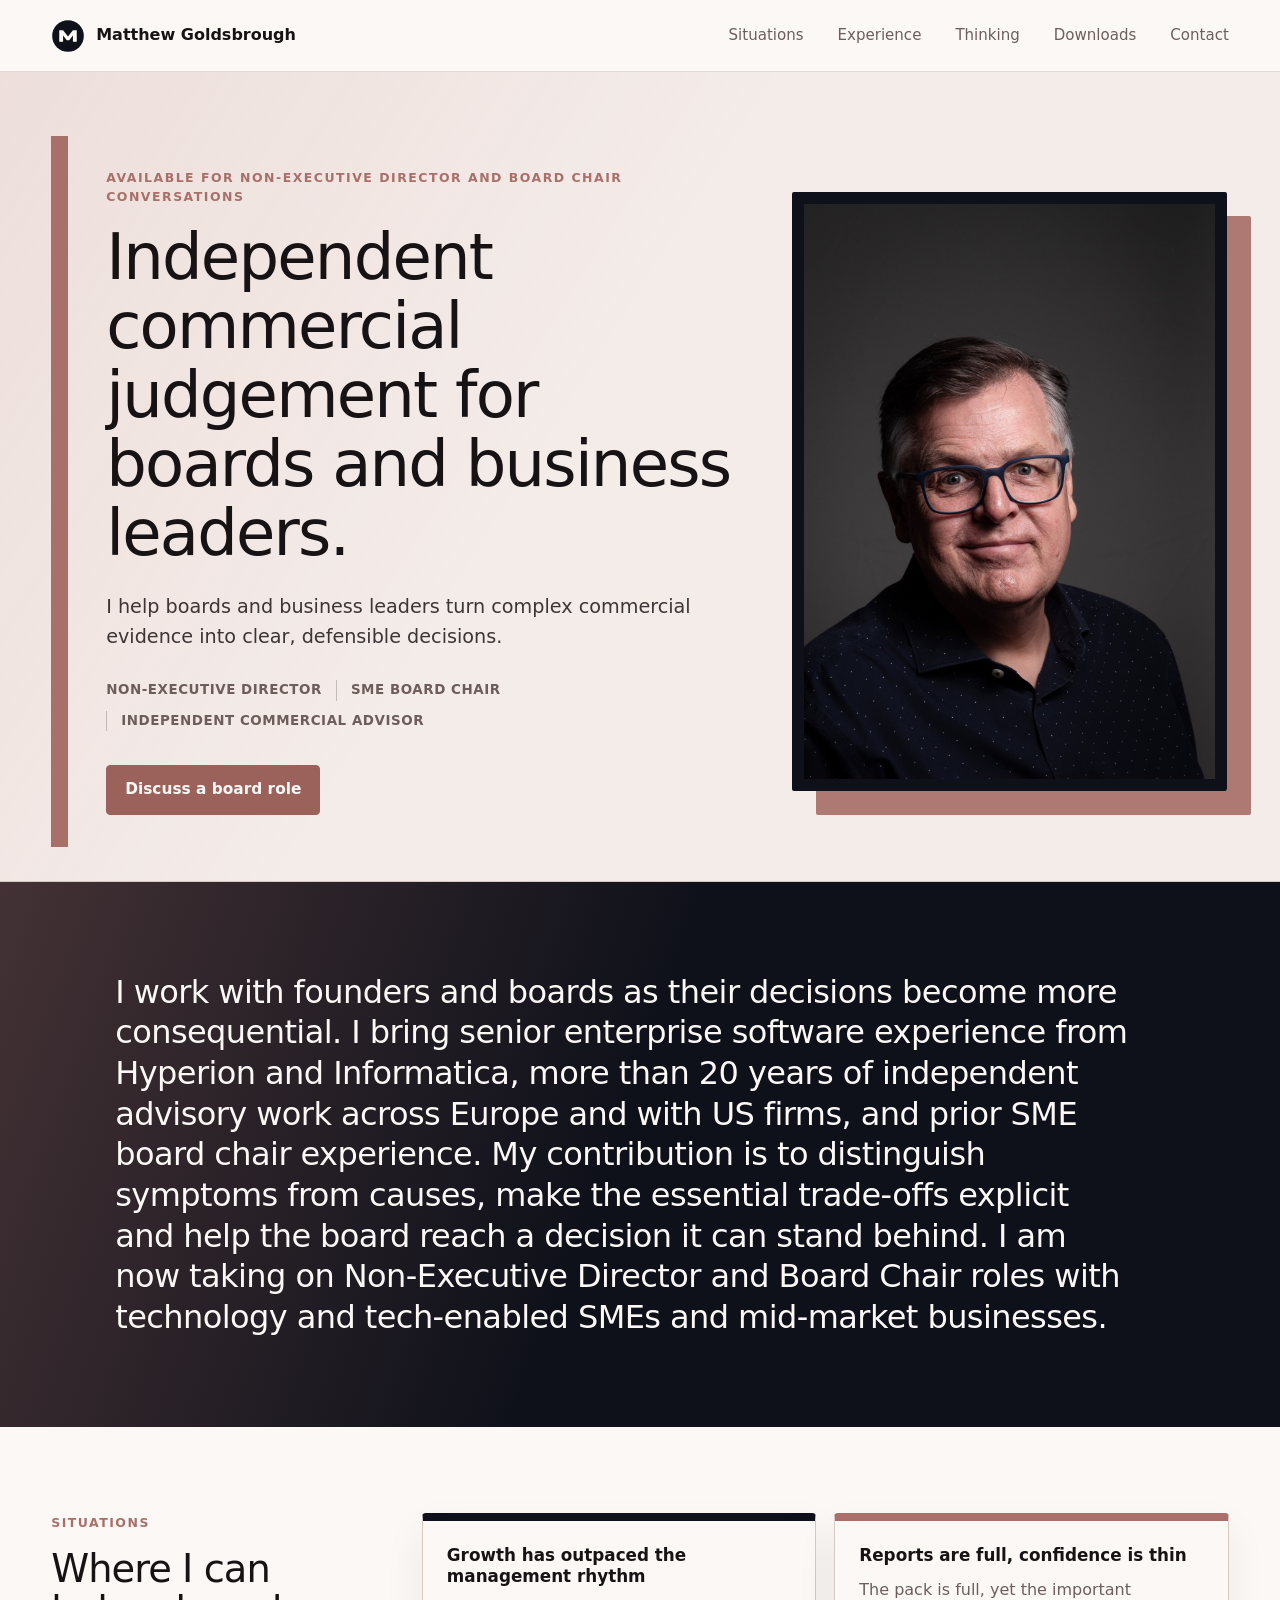
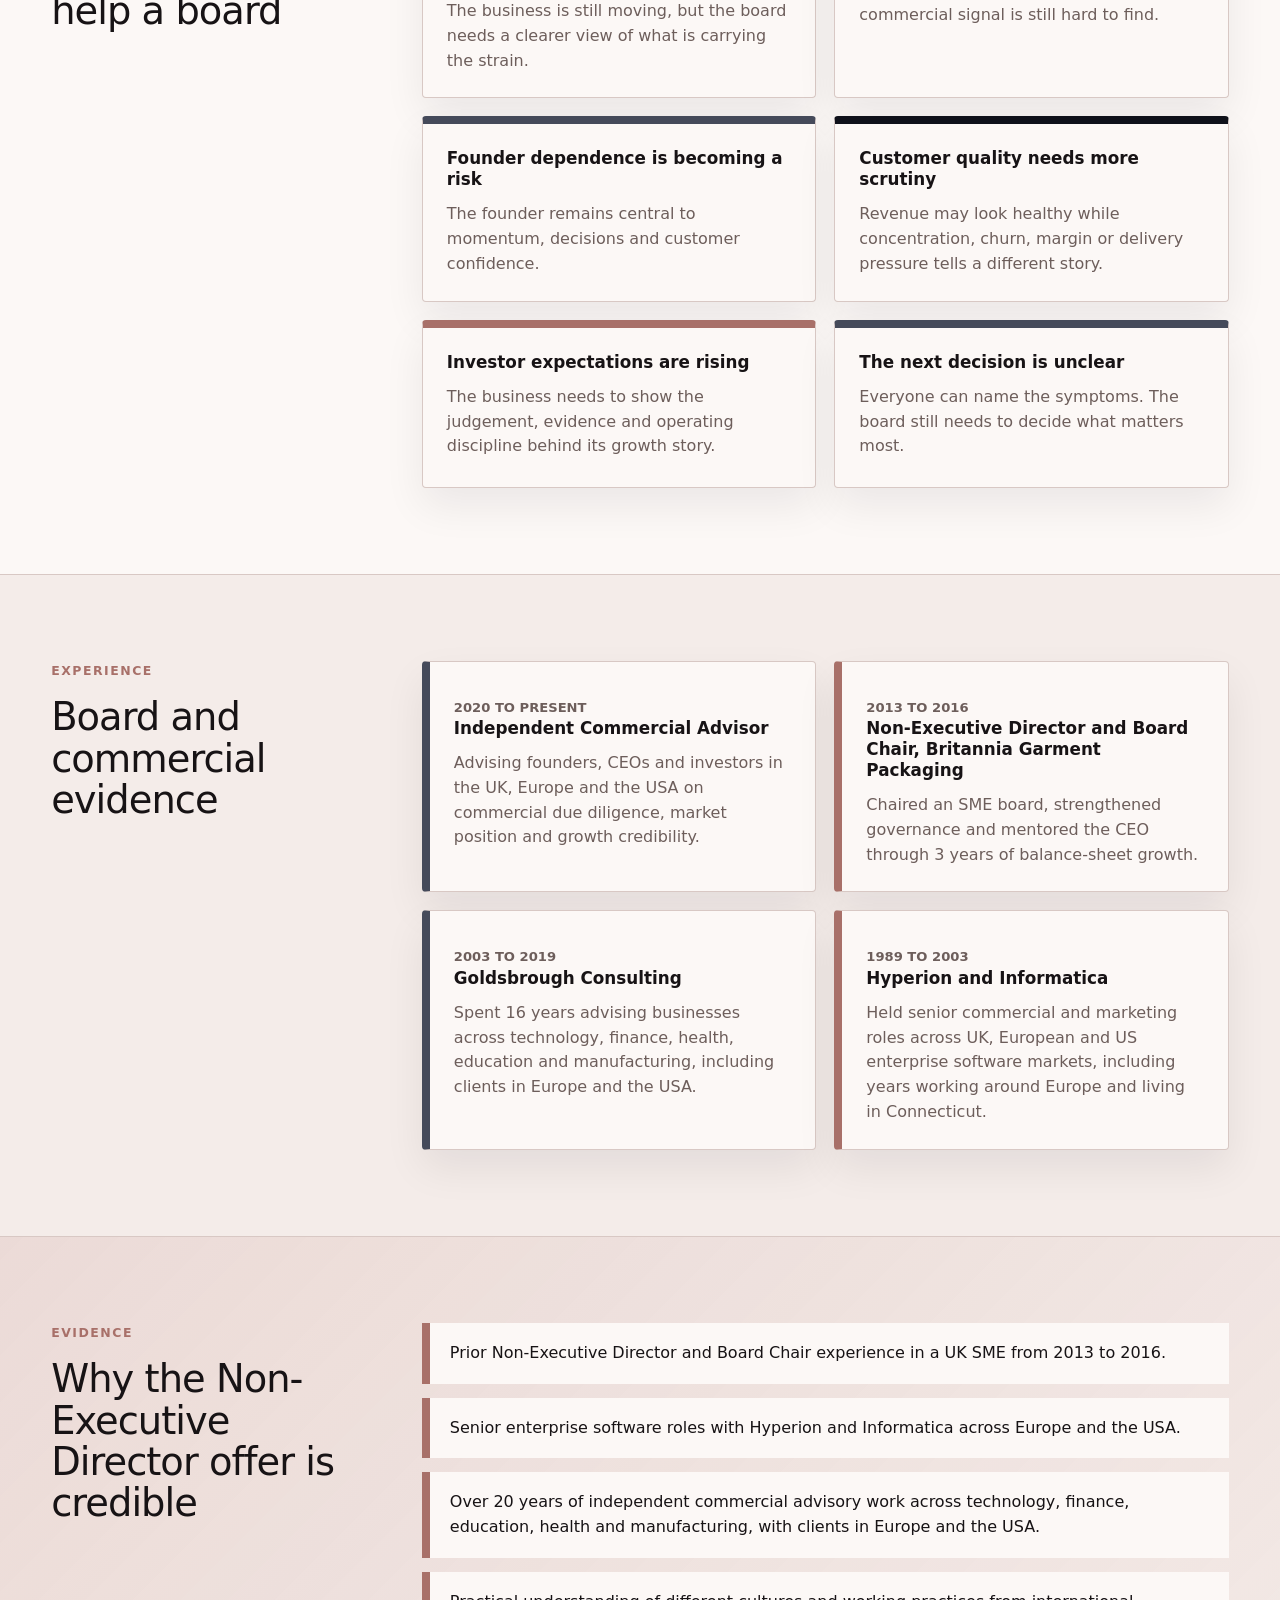
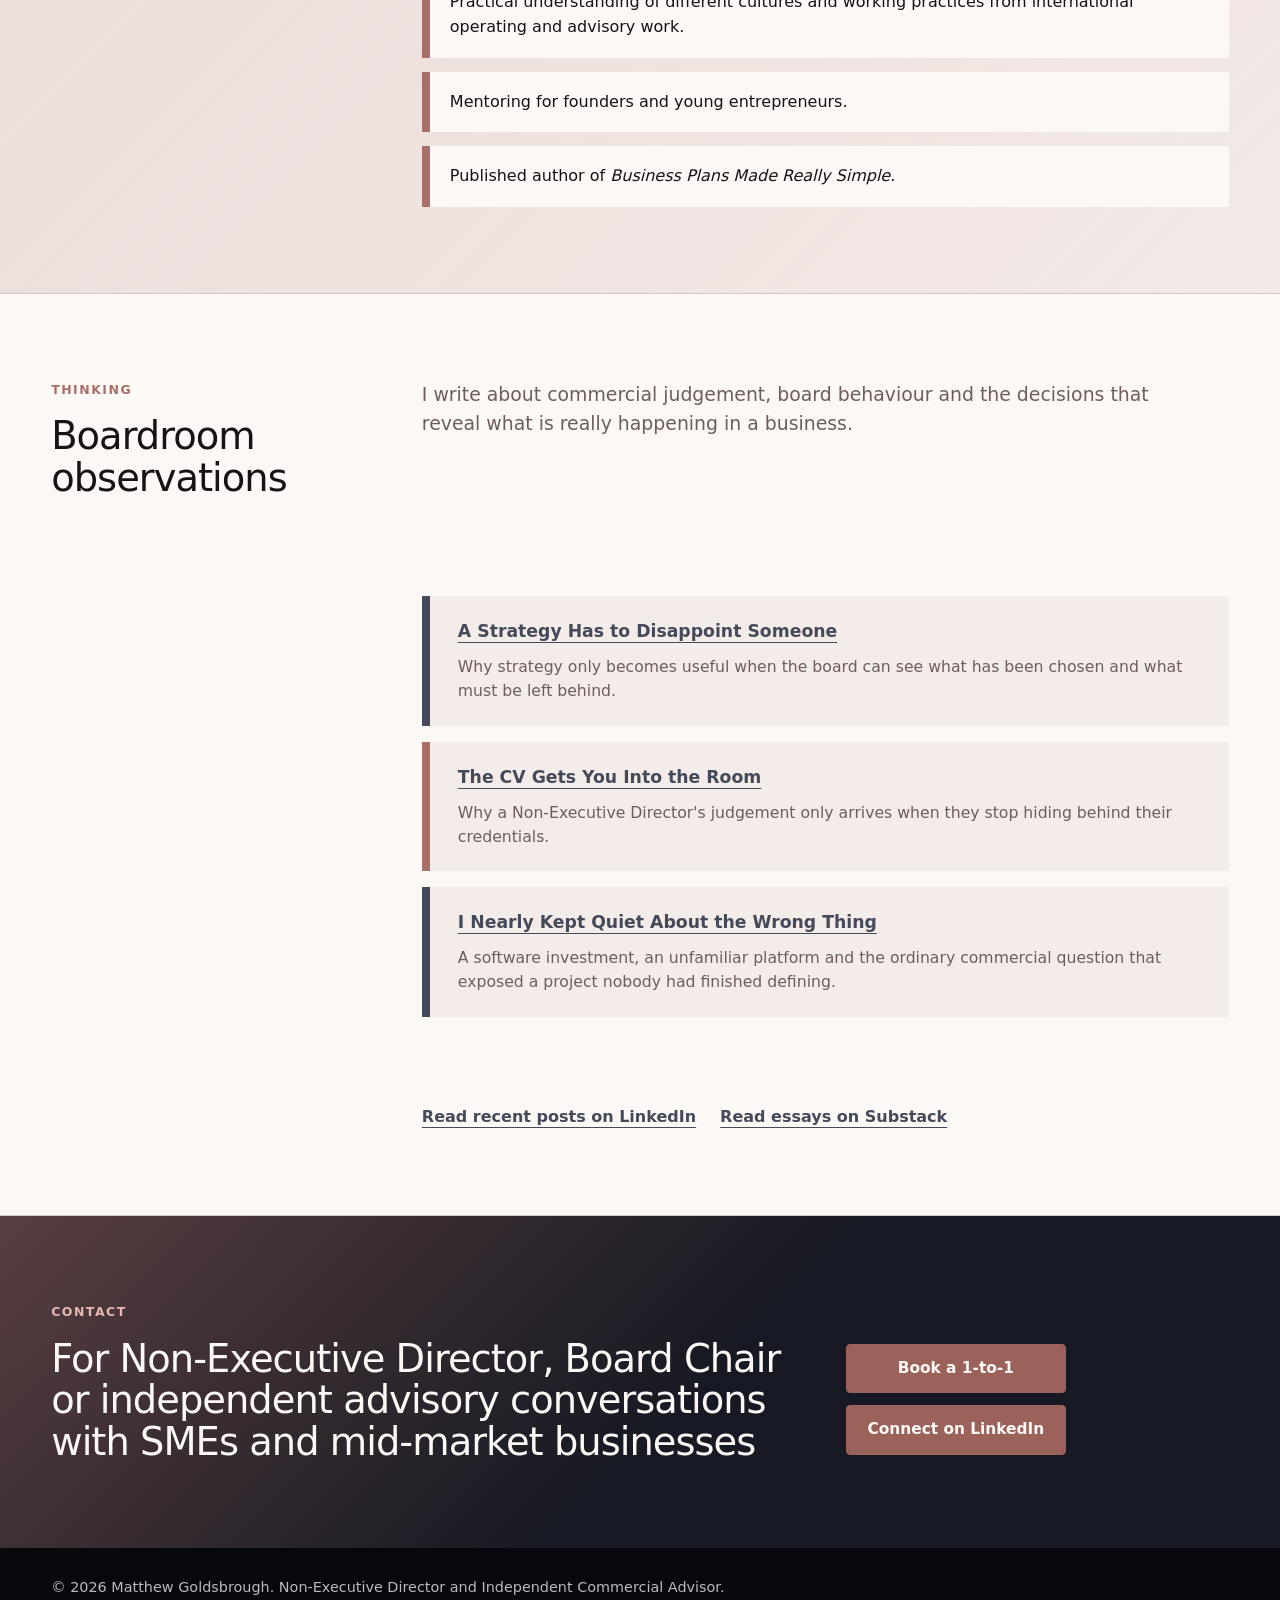
==== commit 83361016: "Increase heading line spacing" ====
--- a/index.html
+++ b/index.html
@@ -31,7 +31,7 @@
     <link rel="icon" href="favicon.svg" type="image/svg+xml">
     <link rel="icon" href="assets/favicon-32.png" sizes="32x32" type="image/png">
     <link rel="apple-touch-icon" href="assets/apple-touch-icon.png">
-    <link rel="stylesheet" href="styles.css?v=20261028-consistent-headings">
+    <link rel="stylesheet" href="styles.css?v=20261028-heading-leading">
     <script type="application/ld+json">
       {
         "@context": "https://schema.org",
--- a/styles.css
+++ b/styles.css
@@ -202,7 +202,7 @@
   font-family: var(--font-sans);
   font-size: clamp(2.6rem, 5vw, 4.8rem);
   font-weight: 500;
-  line-height: 1.01;
+  line-height: 1.08;
   letter-spacing: -0.028em;
 }
 
